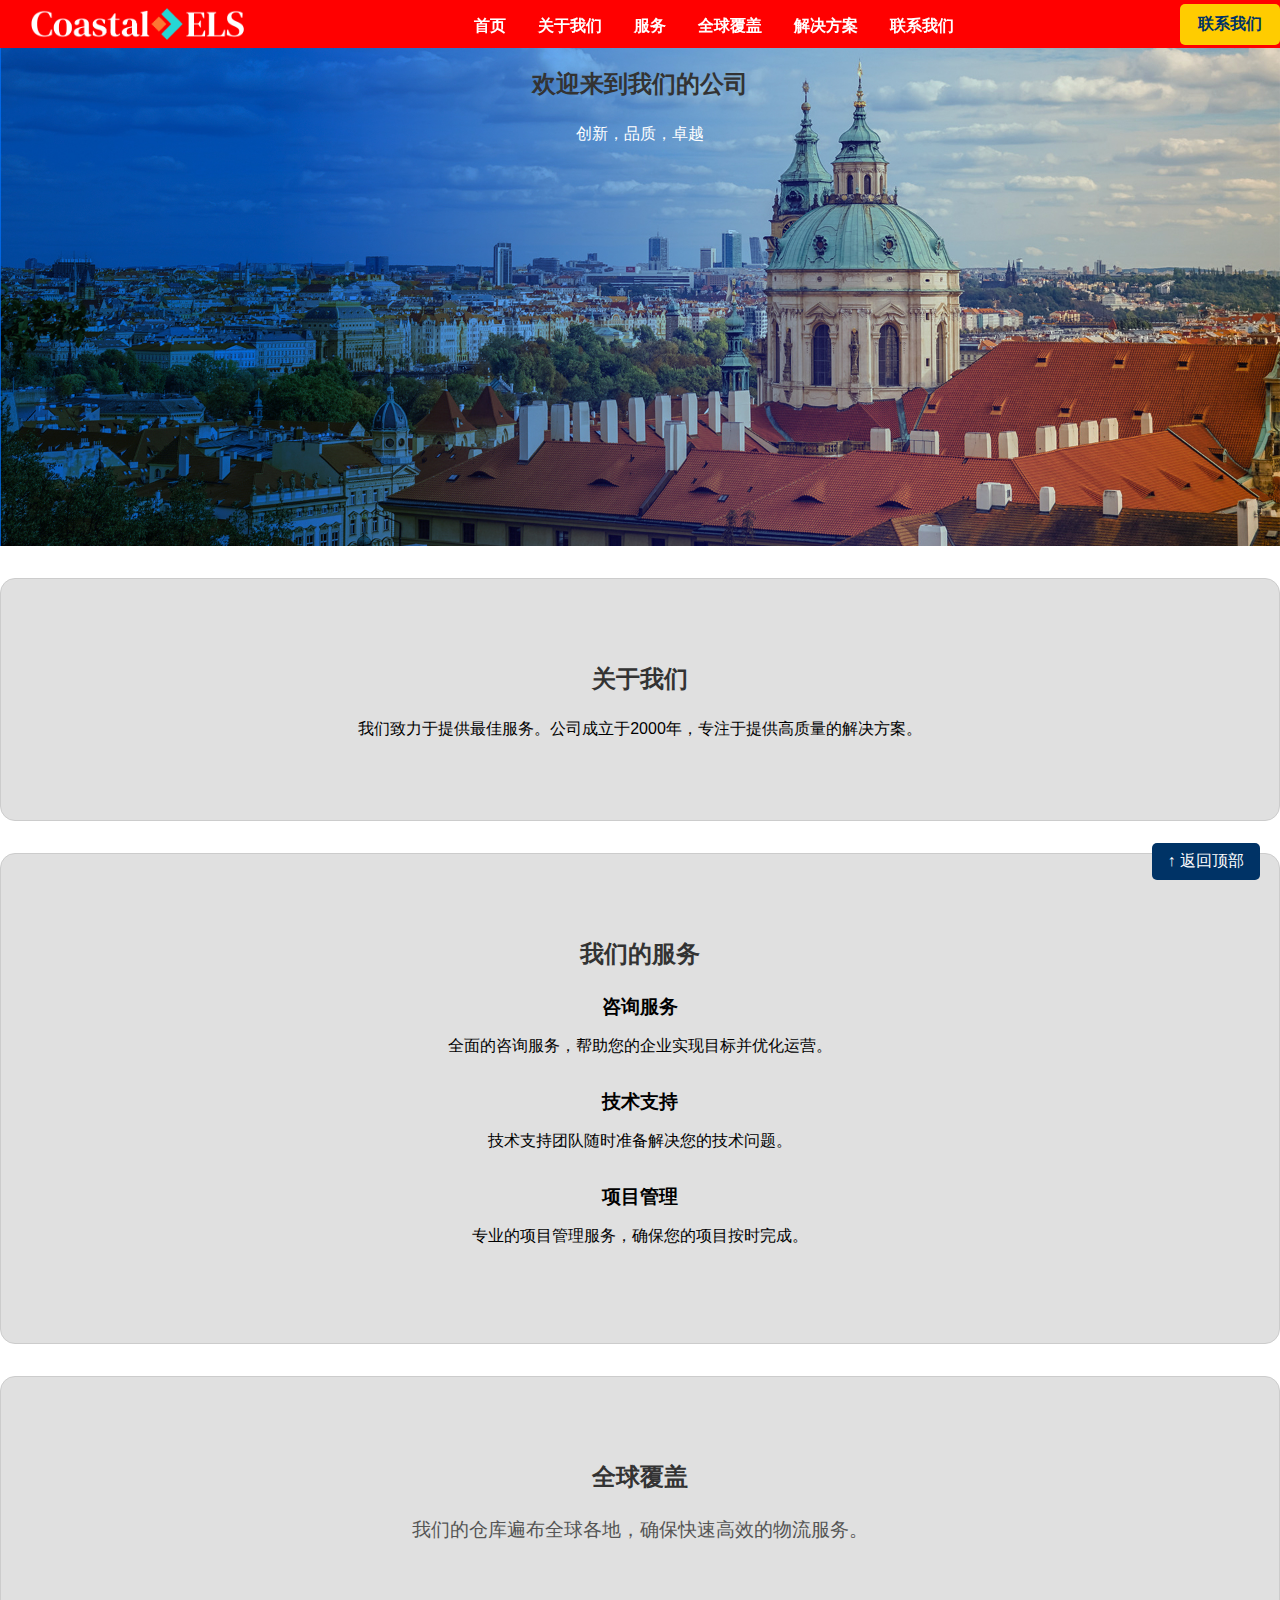
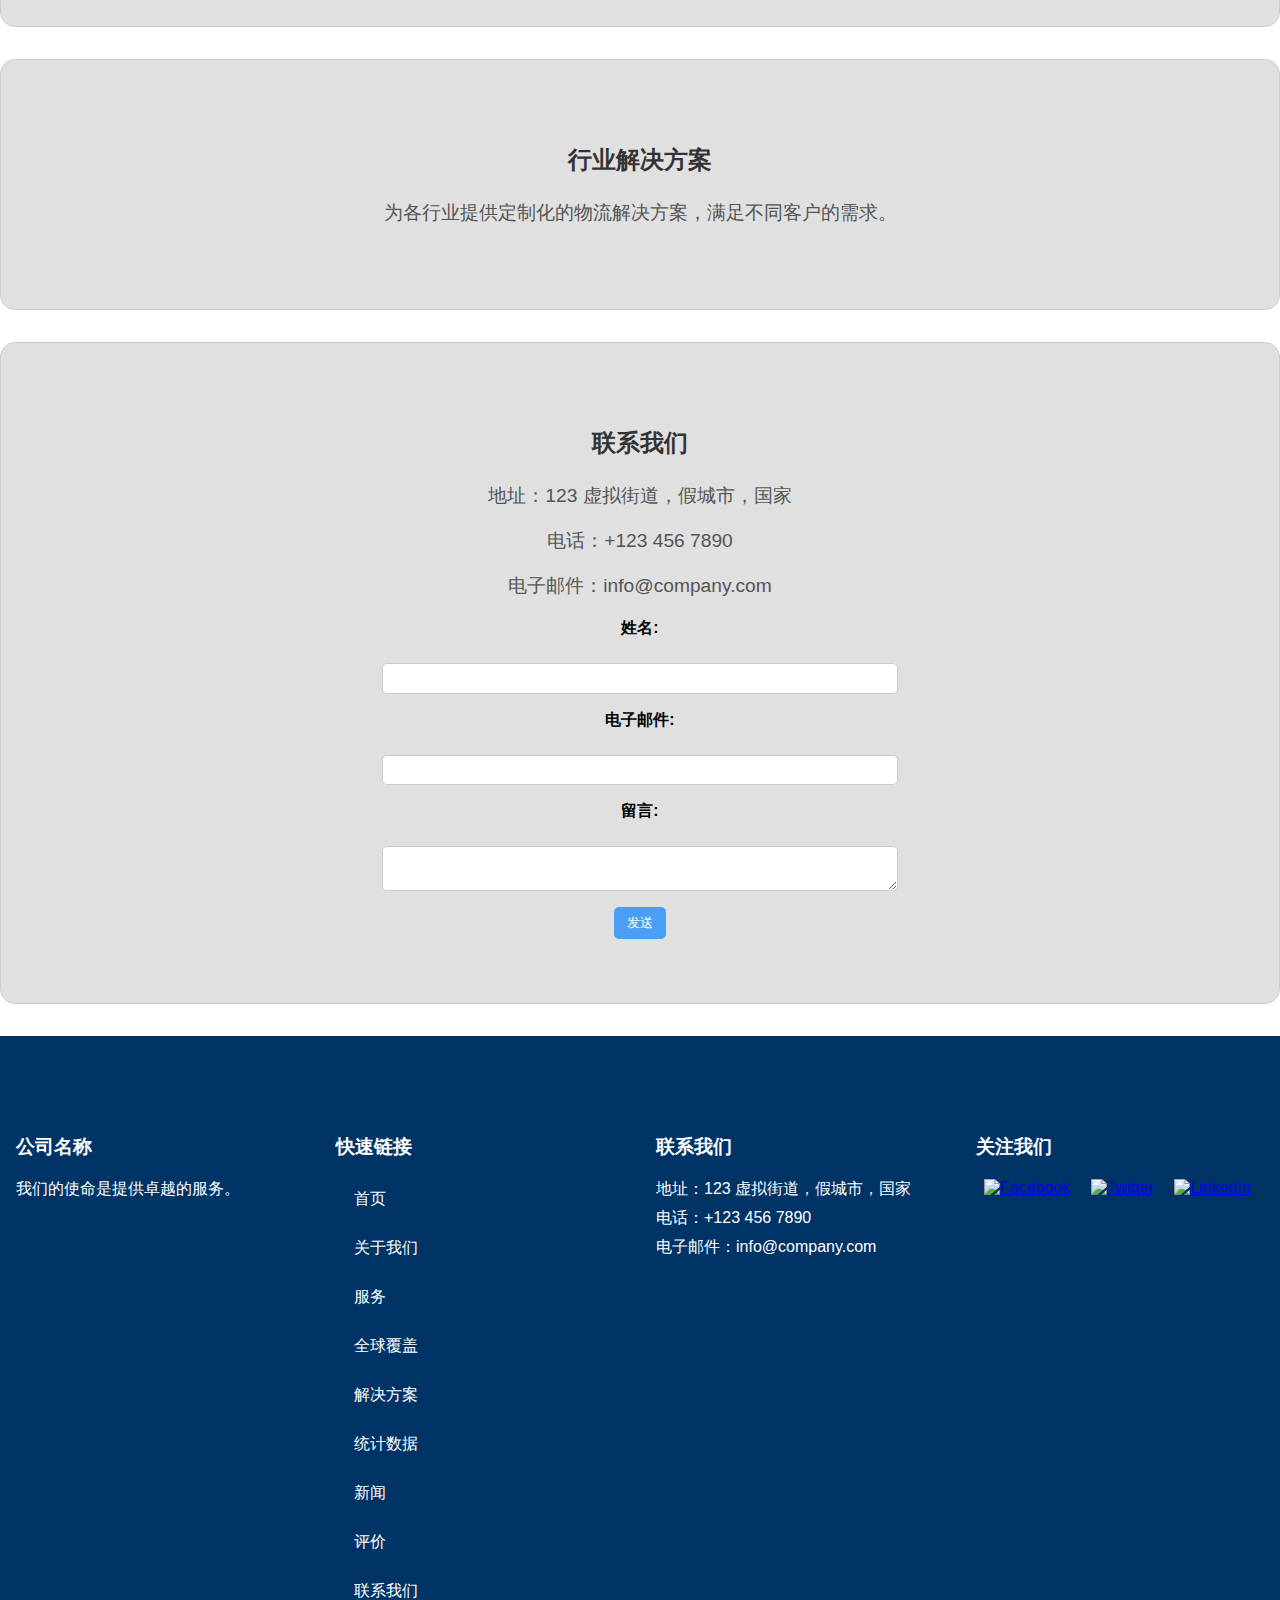
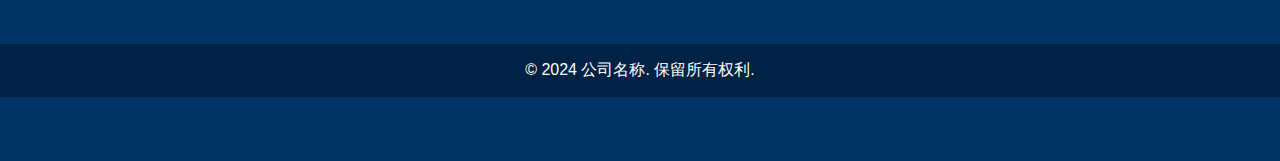
==== index.html @ c089c8d6 "test failed" ====
<!DOCTYPE html>
<html lang="zh">
<head>
    <meta charset="UTF-8">
    <meta name="viewport" content="width=device-width, initial-scale=1.0">
    <title>公司信息网站</title>
    <link rel="stylesheet" href="css/base.css">
    <link rel="stylesheet" href="css/header.css">
    <link rel="stylesheet" href="css/hero.css">
    <link rel="stylesheet" href="css/sections.css">
    <link rel="stylesheet" href="css/footer.css">
    <style>
        html {
            scroll-behavior: smooth;
        }
    </style>
</head>
<body>
    <div class = "containerXXXXXXXXXXXXXX">

        <header id="main-header"></header>
    <main id="main-content">
        <section id="hero"></section>
        <section id="about"></section>
        <section id="services"></section>
        <section id="global"></section>
        <section id="solutions"></section>
        <section id="contact"></section>
    </main>
    <footer id="main-footer"></footer>

    <a href="#top" id="back-to-top">↑ 返回顶部</a>

    <script src="js/loadHTML.js"></script>
    <script src="js/header.js"></script>


    </div>
    
</body>
</html>
---- css/base.css ----
body {
    font-family: Arial, sans-serif;
    margin: 0;
    padding: 0;
    box-sizing: border-box;
    overflow-x: hidden;
}

html {
    scroll-behavior: smooth;
}

.overall-container {
    width: 100%;
    height:100%;
    border: 5px blue solids;
}


.container {
    width: 100%;
    margin: 0 auto;
}


#main-header {
    position: sticky;
    top: 0;
    width: 100%;
    z-index: 1000;
    transition: background-color 0.3s;
    background-color: transparent;
    padding: 0;
    /* border:2px solid red; */
    transition: background-color 0.3s, backdrop-filter 0.3s; /* Added backdrop-filter transition */

    min-height: 3em; /* Set a minimum height for the header */
    /* border:2px red solid; */
}

#main-header.scrolled {
    background-color: rgba(74, 159, 244, 0.5);
    backdrop-filter: blur(8px); /* Added blur effect */
}
---- css/header.css ----
.header-container {
    display: flex;
    align-items: center;
    justify-content: space-between;
    min-height:3em;
    width: 100%;
    padding: 0 2%;
    position: relative; /* Added for relative positioning */
    /* border:2px blue solid; */
    background-color: red;
}

.header-logo {
    height: 40px;
    /* border:3px green solid; */
}

.header-nav {
    height: 3em;
}

.header-nav ul {
    list-style: none;
    padding: 0;
    display: flex;
    margin: 0;
    height: 100%;
    padding: 2px;
}

.header-nav ul li {
    height: 100%;
    position: relative;
    white-space: nowrap; /* Prevent text from wrapping */
}

.header-nav ul li a {
    color: #fff;
    text-decoration: none;
    font-weight: bold;
    padding: 0 1em;
    display: flex;
    align-items: center;
    height: 100%;
    transition: background-color 0.3s;
    position: relative;
}

.header-nav ul li a::after {
    content: '';
    position: absolute;
    left: 0;
    bottom: 0;
    height: 2px;
    width: 100%;
    background-color: white;
    transform: scaleX(0);
    transform-origin: left;
    transition: transform 0.3s ease;
}

.header-nav ul li a:hover::after {
    transform: scaleX(1);
}

.header-nav ul li a:hover {
    background-color: #4a9ff4;
}

.header-contact-btn {
    margin-right: 2%;
    background-color: #ffcc00;
    color: #003366;
    padding: 0.5em 1em;
    text-decoration: none;
    border-radius: 5px;
    font-weight: bold;
    transition: background-color 0.3s, border-color 0.3s;
    border: 2px solid transparent;
    white-space: nowrap; /* Prevent text from wrapping */
}

.header-contact-btn:hover {
    background-color: #4a9ff4;
    color: #fff;
    border-color: #fff;
}

.menu-toggle {
    display: none;
    font-size: 2em;
    background: none;
    border:none;
    position: absolute; 
    left:3%; 

    height:100%;
    width:10%;
    justify-content: center;
    align-items: center;


    border:white solid 2px;
}
.menu-toggle.open {
    font-size: 3em; /* Increase the font size for the "X" icon */

}

.mobile-menu {
    display: none;
    background-color: #003366;
    position: absolute;
    top:3em;
    width: 40%;
    z-index: 999;
    border-top-right-radius: 15px; /* Add rounded bottom left corner */
    border-bottom-right-radius: 15px;
}

.mobile-menu ul {
    list-style: none;
    padding: 0;
    margin: 0;
}

.mobile-menu ul li {
    text-align: center;
    white-space: nowrap; /* Prevent text from wrapping */
}

.mobile-menu ul li a {
    color: white;
    text-decoration: none;
    display: block;
    padding: 1em;
    /* border-bottom: 1px solid #ddd; */
}

@media (max-width: 768px) {
    .header-nav {
        display: none;
    }
    .header-contact-btn {
        display: none;
    }
    .menu-toggle {
        display: block;
    }
    .header-container {
        justify-content: center;

    }
    .header-logo {
        position: absolute; /* Added for absolute positioning */
        left: 50%; /* Center horizontally */
        transform: translateX(-50%); /* Center horizontally */
    }
}
---- css/hero.css ----
.hero-section {
    background: url('/hero_pic.PNG') no-repeat center center/cover;
    color: #fff;
    text-align: center;
    padding: 3em 0;
    width: 100%;
    height: 50vh;
    position: relative;
    z-index: 0;
    margin-top: -3em;
}
---- css/sections.css ----
.section {
    padding: 4em 2em;
    text-align: center;
    border-radius: 15px;
    margin: 2em auto;
    border: 1px solid #ccc;
}

.section:nth-of-type(even) {
    background: #f4f4f4;
}

.section:nth-of-type(odd) {
    background: #e0e0e0;
}

h2 {
    color: #333;
    text-align: center;
    margin-bottom: 1em;
}

.service, .team-member, .testimonial {
    margin-bottom: 2em;
    padding: 0 1em;
}

.service h3, .team-member h3, .testimonial p {
    margin: 0.5em 0;
}

/* Global Section */
.global-section p {
    font-size: 1.2em;
    color: #555;
}

/* Solutions Section */
.solutions-section p {
    font-size: 1.2em;
    color: #555;
}

/* Contact Section */
.contact-section p {
    font-size: 1.2em;
    color: #555;
}

.contact-section form {
    display: flex;
    flex-direction: column;
    align-items: center;
    gap: 1em;
}

.contact-section form label {
    font-weight: bold;
    margin-bottom: 0.5em;
}

.contact-section form input,
.contact-section form textarea {
    width: 100%;
    max-width: 500px;
    padding: 0.5em;
    border: 1px solid #ccc;
    border-radius: 5px;
}

.contact-section form button {
    background-color: #4a9ff4;
    color: #fff;
    padding: 0.5em 1em;
    border: none;
    border-radius: 5px;
    cursor: pointer;
    transition: background-color 0.3s;
}

.contact-section form button:hover {
    background-color: #003366;
}
---- css/footer.css ----
footer {
    background: #003366;
    color: #fff;
    padding: 2em 0;
}

.footer-container {
    display: flex;
    justify-content: space-around;
    flex-wrap: wrap;
}

.footer-section {
    flex: 1;
    margin: 1em;
}

.footer-section h3 {
    margin-bottom: 1em;
}

.footer-section ul {
    list-style: none;
    padding: 0;
}

.footer-section ul li {
    margin-bottom: 0.5em;
}

.footer-section ul li a {
    color: #fff;
    text-decoration: none;
    transition: background-color 0.3s, border-color 0.3s;
    padding: 0.5em 1em;
    display: inline-block;
    border: 2px solid transparent;
}

.footer-section ul li a:hover {
    background-color: #4a9ff4;
    border-color: #fff;
}

.footer-section p {
    margin: 0.5em 0;
}

.social-icons a {
    margin: 0 0.5em;
    display: inline-block;
}

.footer-bottom {
    text-align: center;
    padding: 1em 0;
    background: #002244;
    color: #fff;
}

.footer-bottom p {
    margin: 0;
}

#back-to-top {
    position: fixed;
    bottom: 20px;
    right: 20px;
    background: #003366;
    color: #fff;
    padding: 0.5em 1em;
    text-decoration: none;
    border-radius: 5px;
}

/* Responsive Design */
@media (max-width: 768px) {
    .container {
        width: 95%;
        padding: 0;
    }

    header .container nav,
    header .container .contact-btn {
        display: none; /* Hide nav and contact button on small screens */
    }

    nav ul {
        flex-direction: column;
        align-items: flex-start;
        height: auto;
    }

    nav ul li {
        margin: 0.5em 0;
        height: auto;
    }

    .footer-container {
        flex-direction: column;
        align-items: center;
    }

    .footer-section {
        margin: 1em 0;
    }

    .hero-section {
        padding: 2em 0;
    }

    .section {
        padding: 2em 1em;
    }
}

@media (max-width: 480px) {
    header {
        flex-direction: column;
        align-items: flex-start;
        padding: 1em;
    }

    .hero-section {
        padding: 2em 0;
        height: auto;
    }

    .section {
        padding: 2em 1em;
    }
}
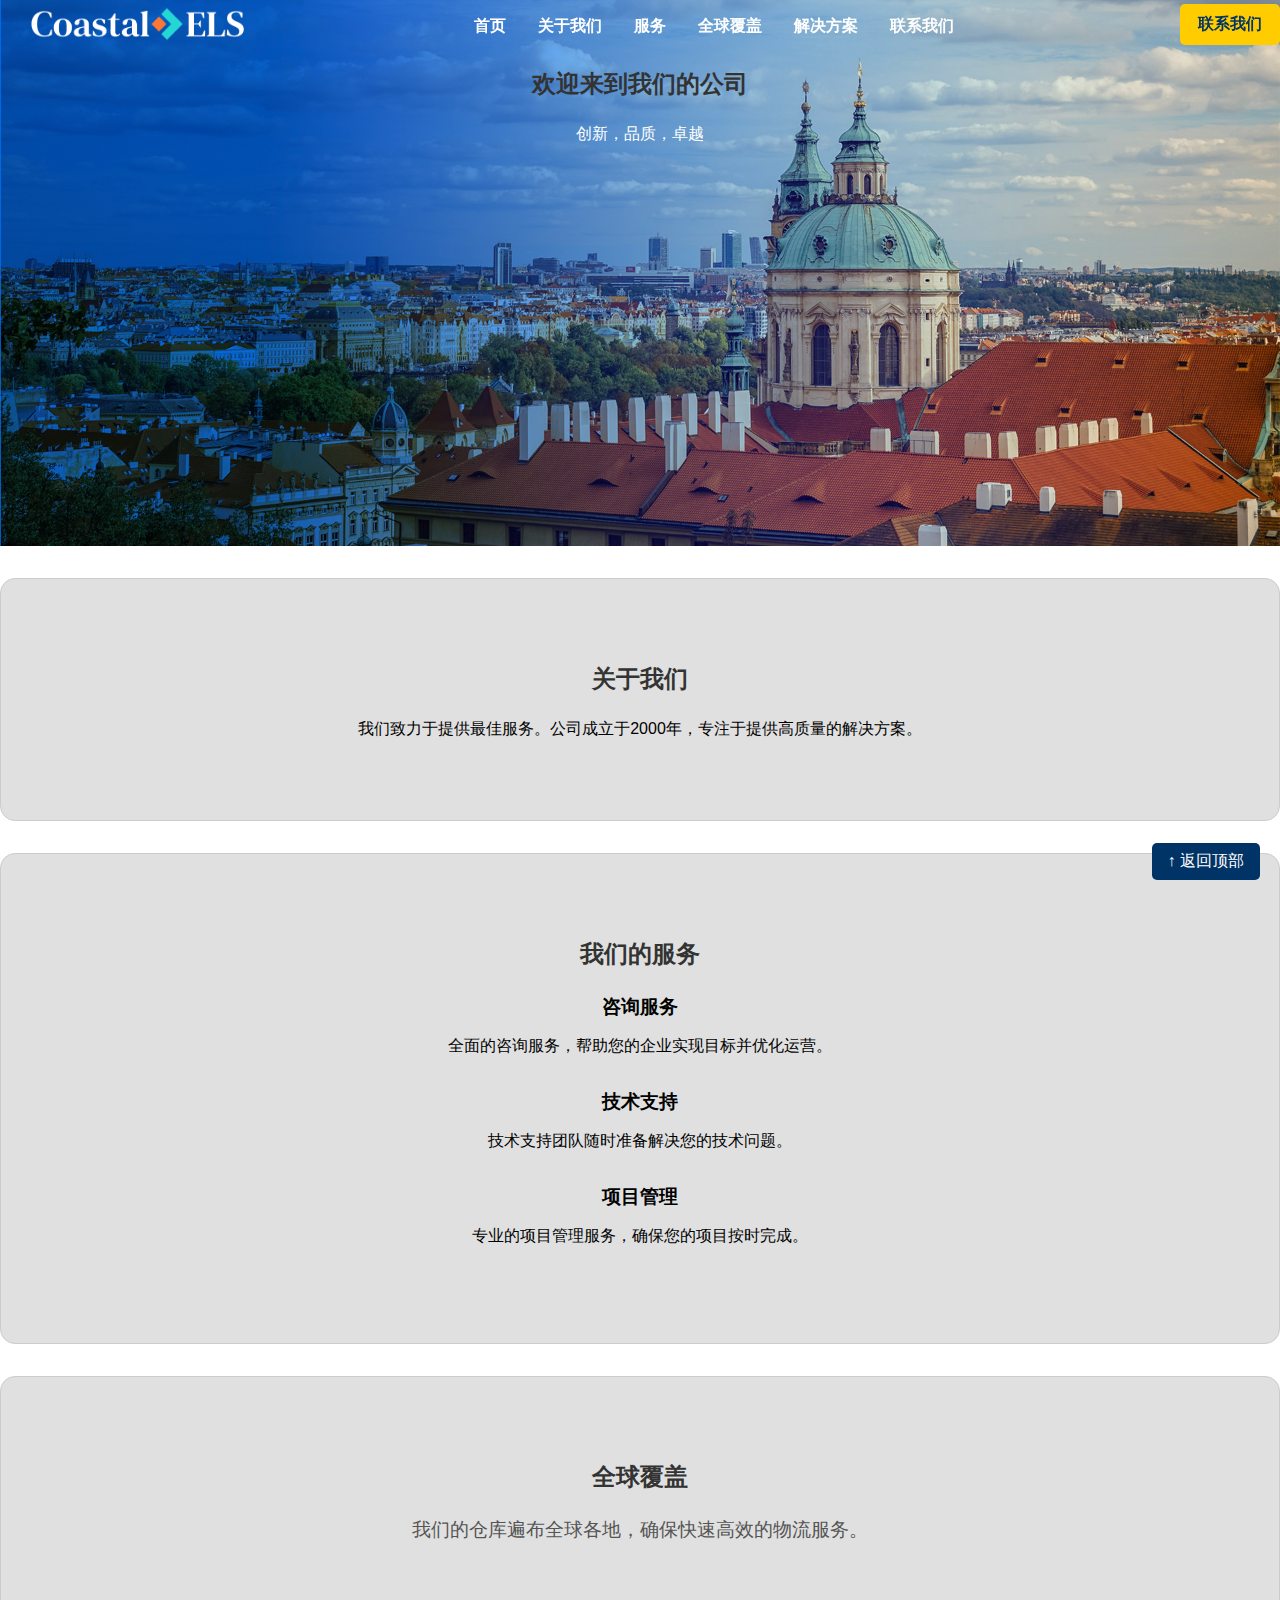
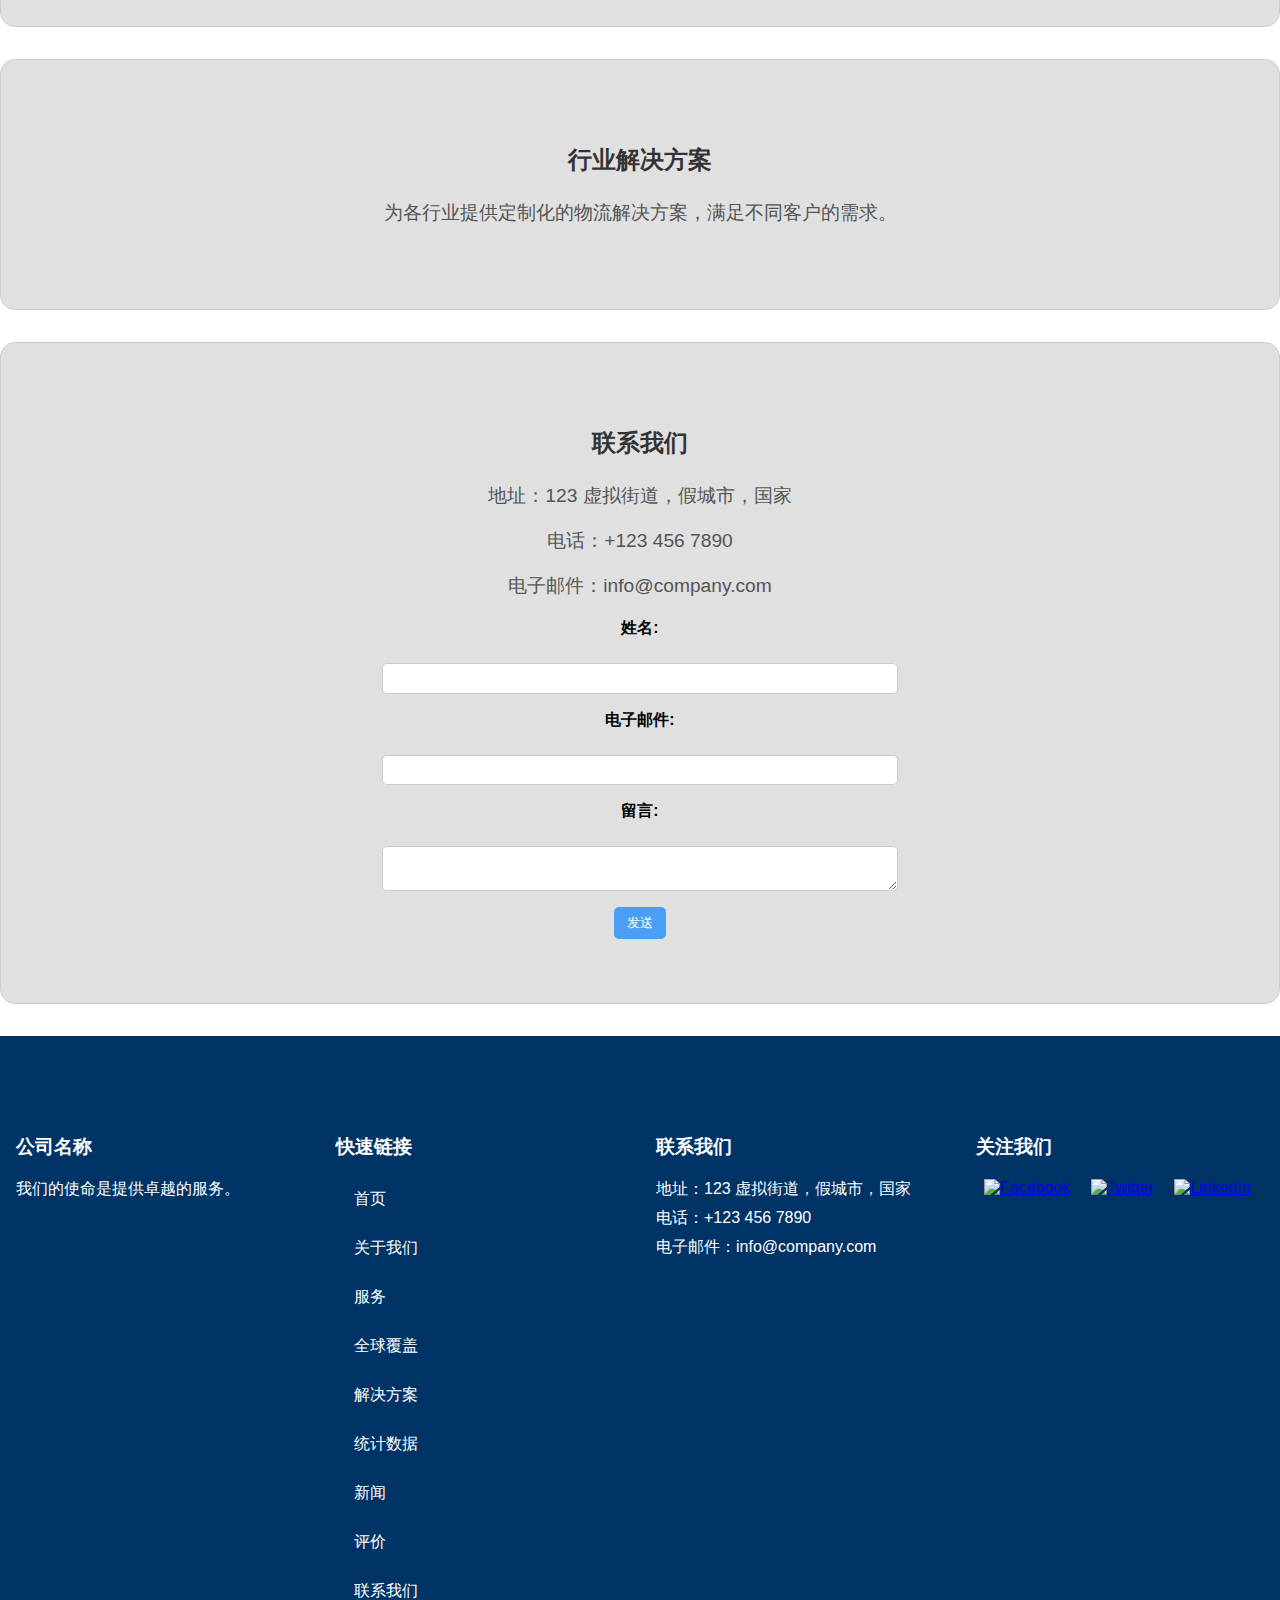
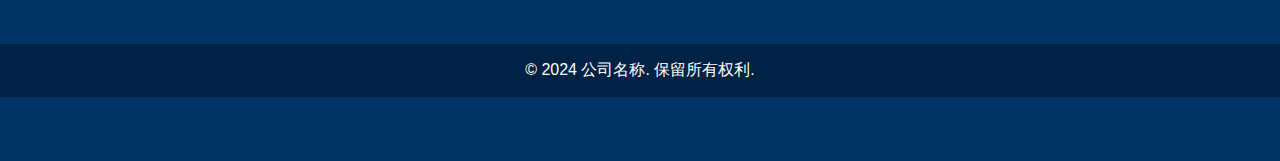
==== commit 50573bca: "changes" ====
--- a/index.html
+++ b/index.html
@@ -3,7 +3,7 @@
 <head>
     <meta charset="UTF-8">
     <meta name="viewport" content="width=device-width, initial-scale=1.0">
-    <title>公司信息网站</title>
+    <title>Coastal ELS</title>
     <link rel="stylesheet" href="css/base.css">
     <link rel="stylesheet" href="css/header.css">
     <link rel="stylesheet" href="css/hero.css">
@@ -16,9 +16,7 @@
     </style>
 </head>
 <body>
-    <div class = "containerXXXXXXXXXXXXXX">
-
-        <header id="main-header"></header>
+    <header id="main-header"></header>
     <main id="main-content">
         <section id="hero"></section>
         <section id="about"></section>
@@ -34,8 +32,6 @@
     <script src="js/loadHTML.js"></script>
     <script src="js/header.js"></script>
 
-
-    </div>
     
 </body>
 </html>
--- a/css/base.css
+++ b/css/base.css
@@ -8,12 +8,6 @@
 
 html {
     scroll-behavior: smooth;
-}
-
-.overall-container {
-    width: 100%;
-    height:100%;
-    border: 5px blue solids;
 }
 
 
@@ -32,7 +26,8 @@
     background-color: transparent;
     padding: 0;
     /* border:2px solid red; */
-    transition: background-color 0.3s, backdrop-filter 0.3s; /* Added backdrop-filter transition */
+    transition-property: background-color, backdrop-filter;
+    transition-duration: 0.3s, 0.3s;
 
     min-height: 3em; /* Set a minimum height for the header */
     /* border:2px red solid; */
@@ -40,5 +35,5 @@
 
 #main-header.scrolled {
     background-color: rgba(74, 159, 244, 0.5);
-    backdrop-filter: blur(8px); /* Added blur effect */
+    backdrop-filter: blur(8000000000000000000px); /* Added blur effect */
 }--- a/css/header.css
+++ b/css/header.css
@@ -7,7 +7,7 @@
     padding: 0 2%;
     position: relative; /* Added for relative positioning */
     /* border:2px blue solid; */
-    background-color: red;
+    /* background-color: red; */
 }
 
 .header-logo {
@@ -87,25 +87,32 @@
 }
 
 .menu-toggle {
+    padding: 0;
     display: none;
-    font-size: 2em;
     background: none;
     border:none;
     position: absolute; 
     left:3%; 
 
     height:100%;
-    width:10%;
+    /* width:4em; */
     justify-content: center;
     align-items: center;
 
 
-    border:white solid 2px;
+    /* border:white solid 2px; */
 }
-.menu-toggle.open {
-    font-size: 3em; /* Increase the font size for the "X" icon */
 
+.menu-toggle img{
+    height:70%;
+    /* width: 100%; */
+    width: auto;
+    /* border:white solid 2px; */
 }
+    
+
+
+
 
 .mobile-menu {
     display: none;
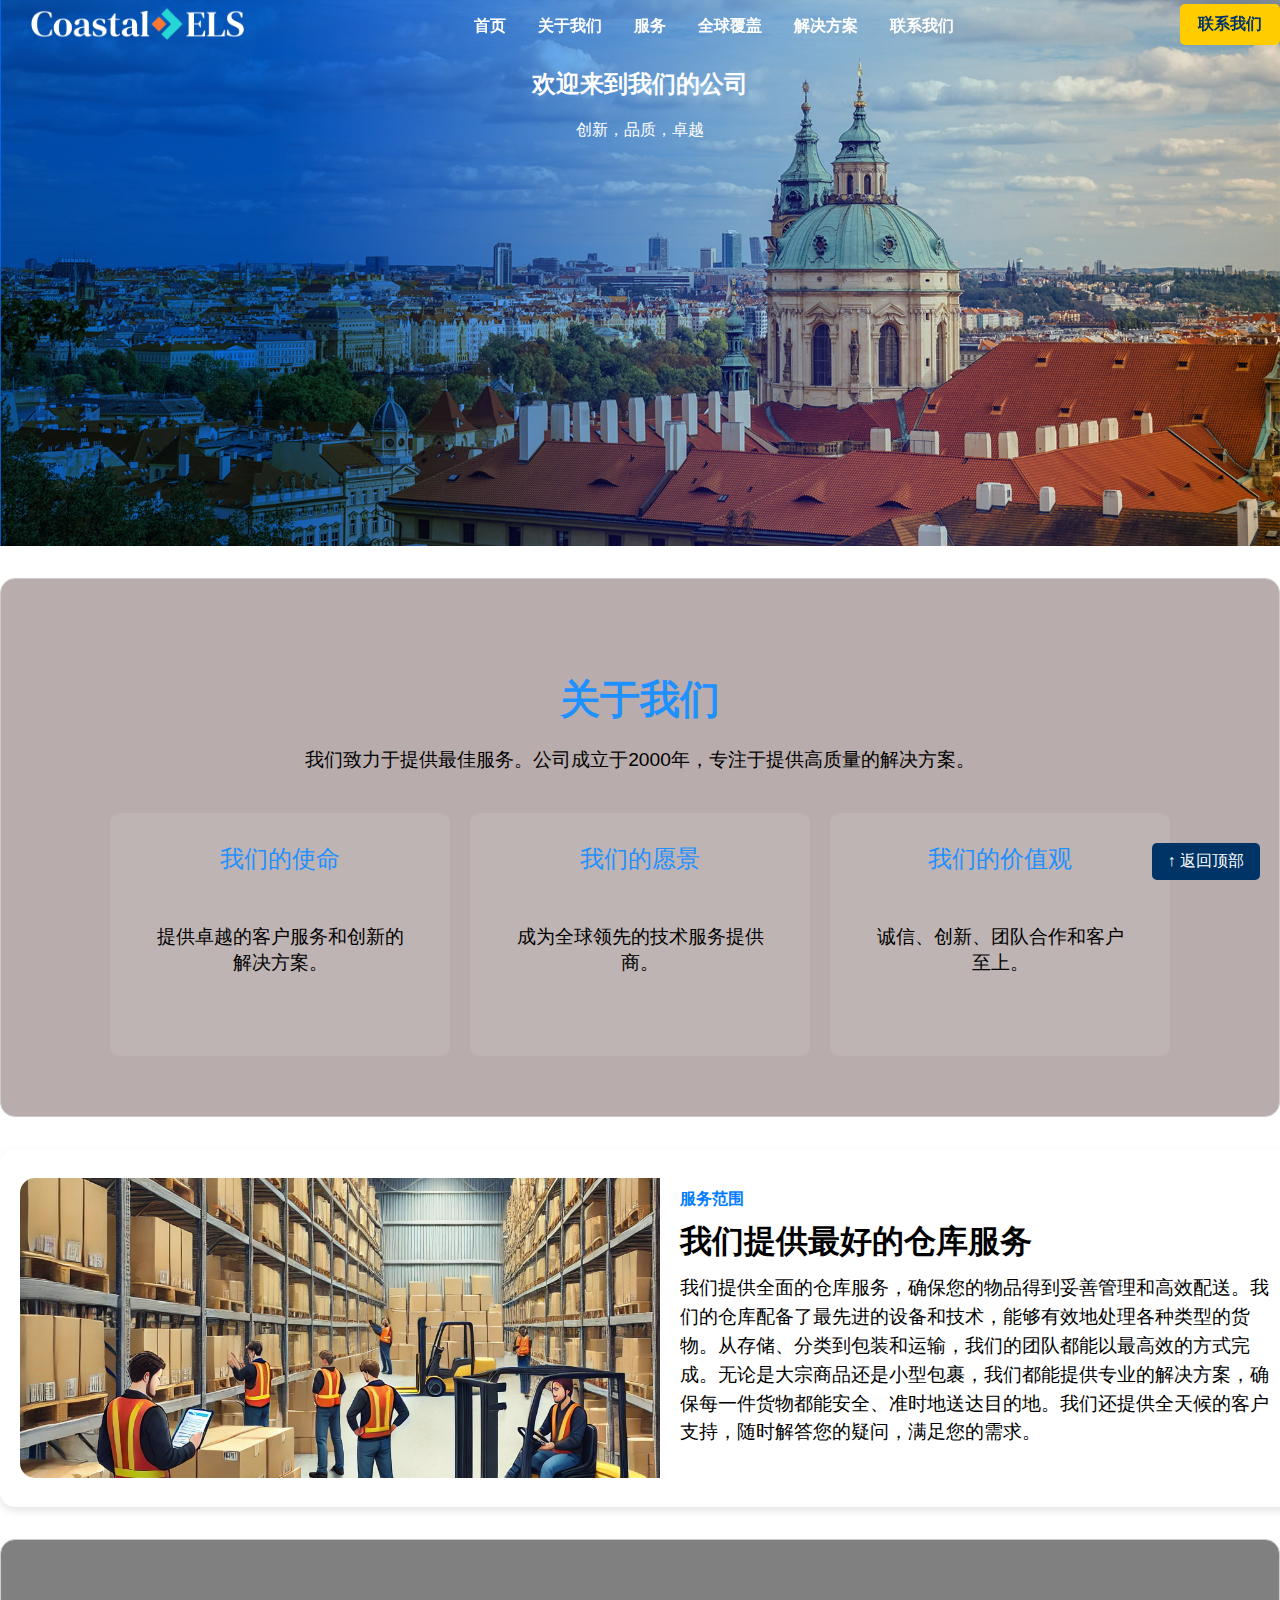
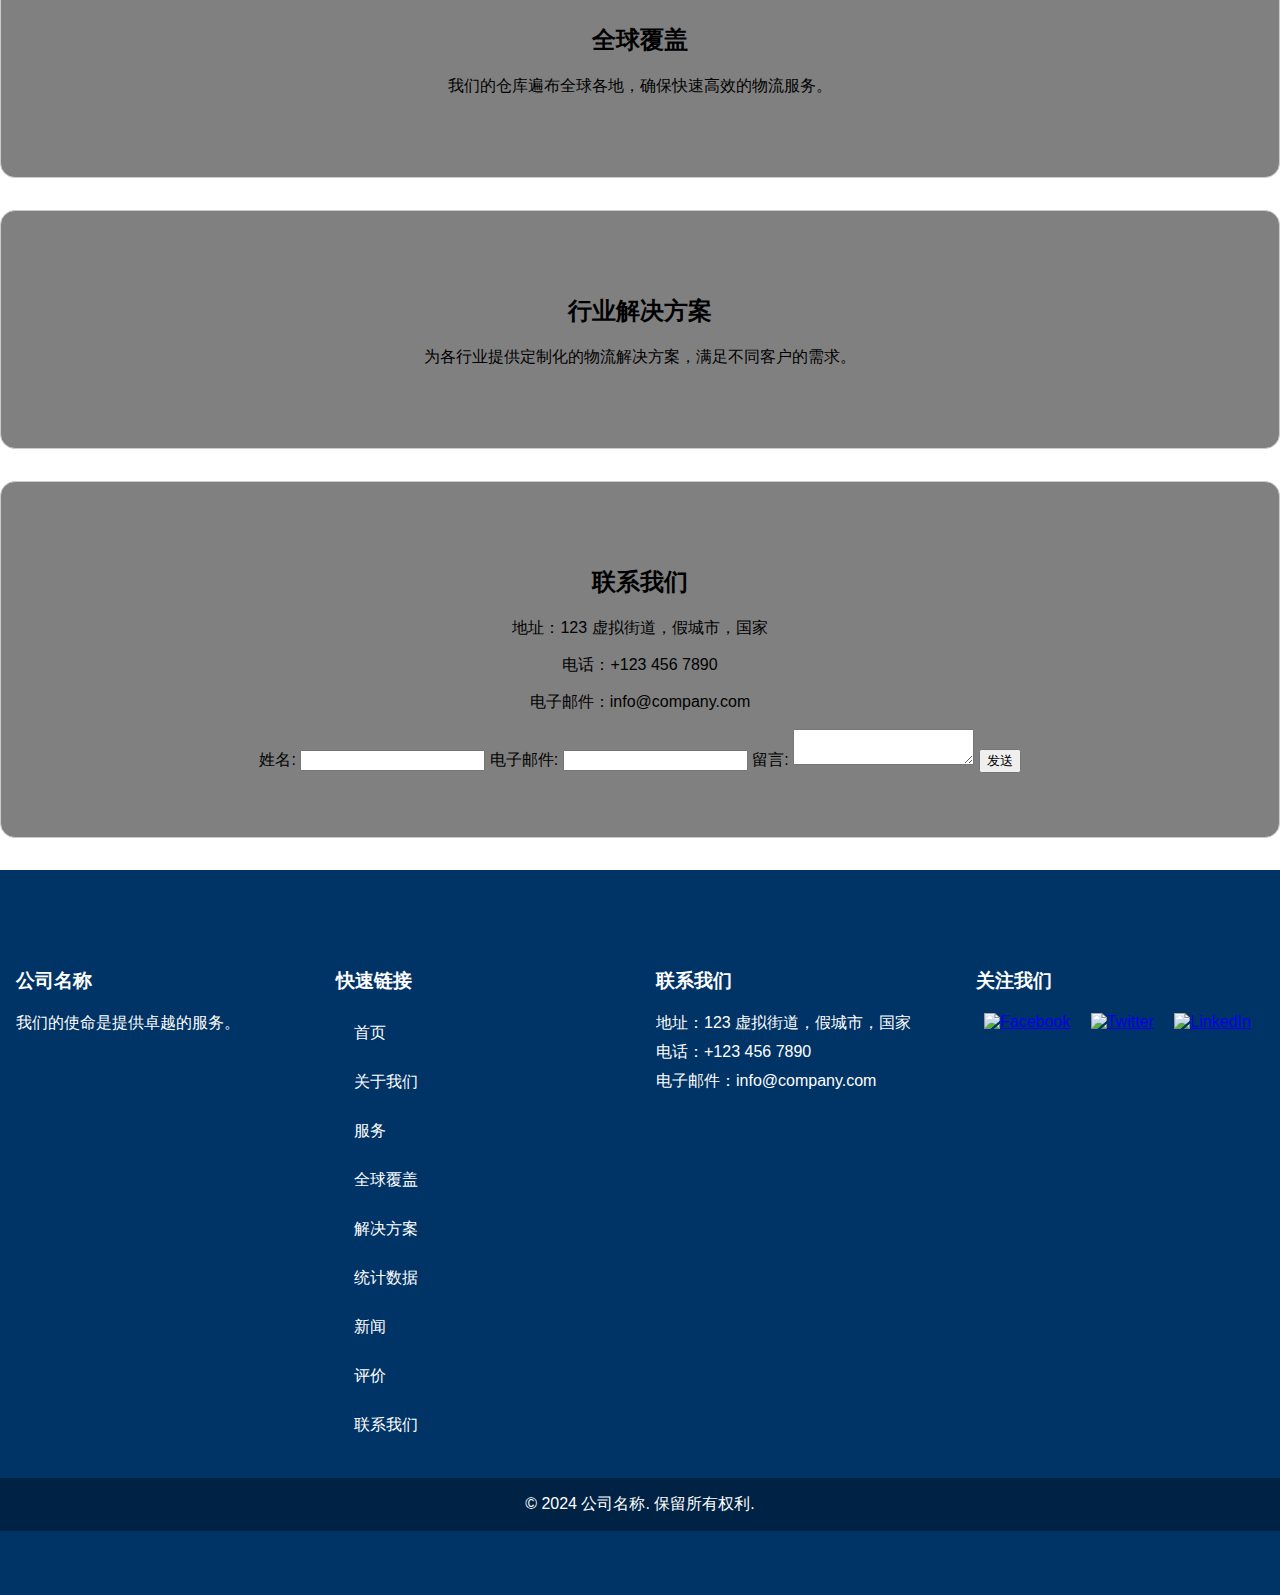
==== commit b9141be3: "update two sections" ====
--- a/index.html
+++ b/index.html
@@ -7,7 +7,8 @@
     <link rel="stylesheet" href="css/base.css">
     <link rel="stylesheet" href="css/header.css">
     <link rel="stylesheet" href="css/hero.css">
-    <link rel="stylesheet" href="css/sections.css">
+    <link rel="stylesheet" href="css/about.css">
+    <link rel="stylesheet" href="css/services.css">
     <link rel="stylesheet" href="css/footer.css">
     <style>
         html {
--- a/css/base.css
+++ b/css/base.css
@@ -1,13 +1,15 @@
 body {
     font-family: Arial, sans-serif;
-    margin: 0;
+    margin: 0 auto;
     padding: 0;
     box-sizing: border-box;
     overflow-x: hidden;
+    max-width: 1960px;
 }
 
 html {
     scroll-behavior: smooth;
+    /* overflow-x: hidden; THIS FIXES OVERFLOW X HIDDEN DOESNT WORK ON PHONE BUT REMOVES HEADERS ABILITY TO SCROILL*/ 
 }
 
 
@@ -31,9 +33,19 @@
 
     min-height: 3em; /* Set a minimum height for the header */
     /* border:2px red solid; */
+
 }
 
 #main-header.scrolled {
     background-color: rgba(74, 159, 244, 0.5);
-    backdrop-filter: blur(8000000000000000000px); /* Added blur effect */
+    backdrop-filter: blur(8px); 
+}
+
+.section {
+    padding: 4em 2em;
+    text-align: center;
+    border-radius: 15px;
+    margin: 2em auto;
+    border: 1px solid #ccc;
+    background-color: gray;
 }--- a/css/header.css
+++ b/css/header.css
@@ -158,6 +158,11 @@
         justify-content: center;
 
     }
+    
+    #main-header.scrolled {
+    background-color: rgba(74, 159, 244, 0.8);
+    backdrop-filter: blur(8px); 
+    }
     .header-logo {
         position: absolute; /* Added for absolute positioning */
         left: 50%; /* Center horizontally */
--- a/css/about.css
+++ b/css/about.css
@@ -0,0 +1,75 @@
+/* About Section */
+.about-section {
+    position: relative;
+    padding: 60px 0;
+    /* background: linear-gradient(135deg, #1a1a1d 0%, #4e4e50 100%); */
+    color: #fff;
+    text-align: center;
+    background-color: rgb(184, 172, 172);
+}
+
+.about-container {
+    max-width: 1200px;
+    margin: 0 auto;
+    padding: 0 20px;
+}
+
+.about-content h2 {
+    font-size: 2.5em;
+    margin-bottom: 20px;
+    color: #1e90ff; /* Blue color for the title */
+}
+
+.about-content p {
+    font-size: 1.2em;
+    margin-bottom: 40px;
+    color: #000; /* Black color for the paragraph */
+}
+
+.about-cards {
+    display: flex;
+    flex-wrap: wrap;
+    justify-content: center;
+    gap: 20px;
+}
+
+.about-card {
+    background: rgba(255, 255, 255, 0.1);
+    border-radius: 10px;
+    padding: 20px;
+    width: 300px;
+    text-align: center;
+    transition: transform 0.3s, background 0.3s;
+    position: relative;
+    overflow: hidden;
+}
+
+.card-header {
+    background-color: transparent; /* Remove yellow background */
+    padding: 10px;
+    font-size: 1.5em;
+    color: #1e90ff; /* Blue color for the card header */
+}
+
+.card-body {
+    padding: 20px;
+    font-size: 1em;
+    color: #000; /* Black color for the card body text */
+}
+
+.about-card:hover {
+    transform: translateY(-10px);
+    background: rgba(255, 255, 255, 0.2);
+}
+
+/* Responsive Design */
+@media (max-width: 768px) {
+    .about-cards {
+        flex-direction: column;
+        align-items: center;
+    }
+
+    .about-card {
+        width: 80%;
+    }
+}
--- a/css/services.css
+++ b/css/services.css
@@ -0,0 +1,90 @@
+.service {
+    display: flex;
+    flex-direction: row;
+    align-items: center;
+    background-color: white; /* White background */
+    border: 2px solid gary; /* Light border */
+    border-radius: 15px; /* Rounded corners */
+    box-shadow: 0 4px 8px rgba(0, 0, 0, 0.1); /* Subtle shadow for card effect */
+    overflow: hidden; /* Ensure rounded corners are applied to children */
+    width: 100%; /* Ensure the card takes full width of the container */
+    padding:20px;
+}
+
+.service-image {
+    width: 50%;
+    height: auto;
+    max-height: 300px; /* Sets a maximum height */
+    object-fit: cover;
+    border-radius: 15px 0 0 15px; /* Rounded corners for the left side of the image */
+}
+
+.service-content {
+    padding: 20px;
+    max-width: 600px;
+    width: 50%; /* Ensure the content takes 50% width */
+}
+
+.service-subtitle {
+    color: #007bff; /* Blue color for the subtitle */
+    font-size: 1em;
+    font-weight: bold;
+    text-align: left;
+    margin: 0 0 10px 0;
+}
+
+.service-title {
+    margin: 0 0 10px 0;
+    font-size: 2em; /* Increase the font size */
+    font-weight: bold;
+    text-align: left; /* Align text to the left */
+}
+
+.service-content p {
+    margin: 0 0 20px 0;
+    font-size: 1.2em; /* Increase the font size */
+    text-align: left; /* Align text to the left */
+    line-height: 1.5;
+}
+
+.learn-more-btn {
+    display: inline-block;
+    padding: 10px 20px;
+    background-color: #007bff; /* Button color */
+    color: white;
+    text-decoration: none;
+    border-radius: 5px;
+    font-size: 1em;
+    text-align: center;
+}
+
+.learn-more-btn:hover {
+    background-color: #0056b3; /* Darker shade on hover */
+}
+
+/* Responsive design */
+@media (max-width: 768px) {
+    .service {
+        flex-direction: column;
+    }
+
+    .service-image {
+        width: 100%;
+        height: auto;
+        border-radius: 15px 15px 0 0; /* Rounded corners for the top of the image */
+    }
+
+    .service-content {
+        width: 100%;
+        padding: 20px;
+    }
+
+    .service-content h3, .service-content h2, .service-content p {
+        text-align: center; /* Center-align text on smaller screens */
+    }
+
+    .learn-more-btn {
+        display: block;
+        margin: 0 auto;
+    }
+}
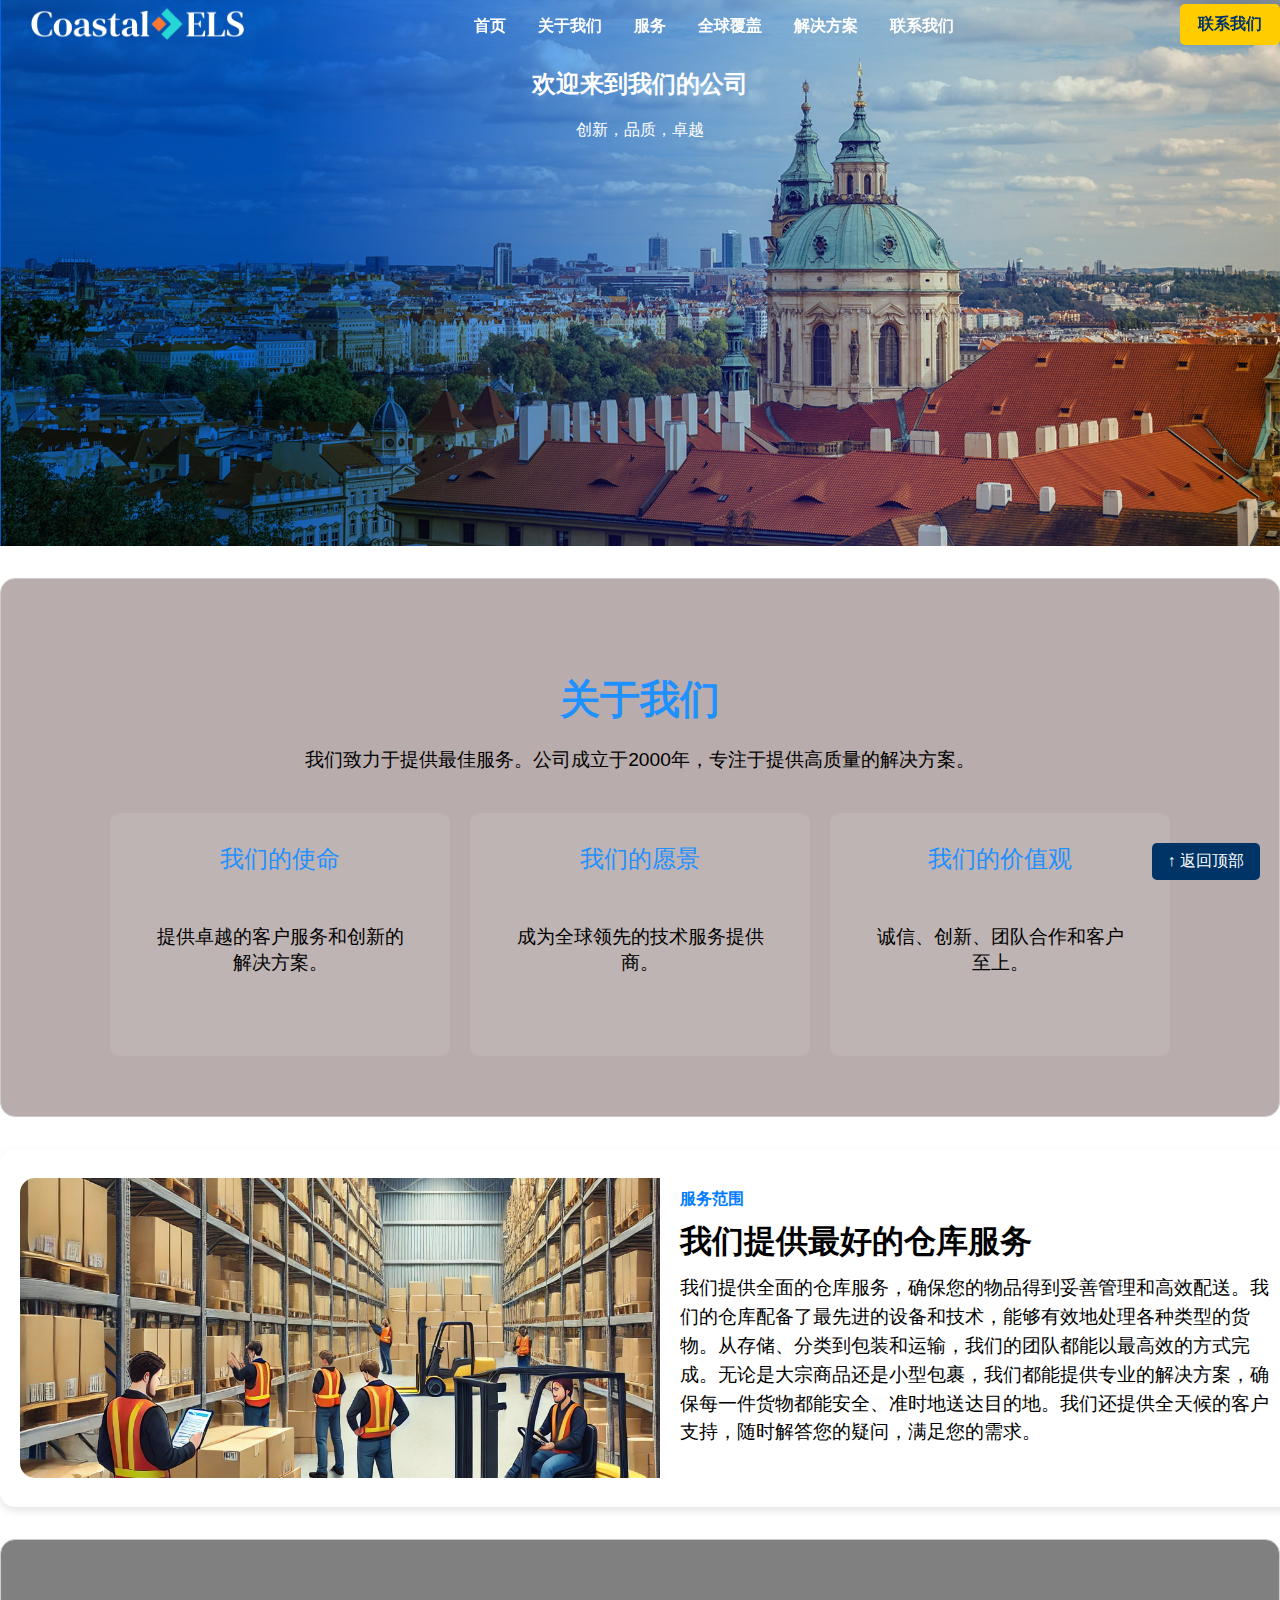
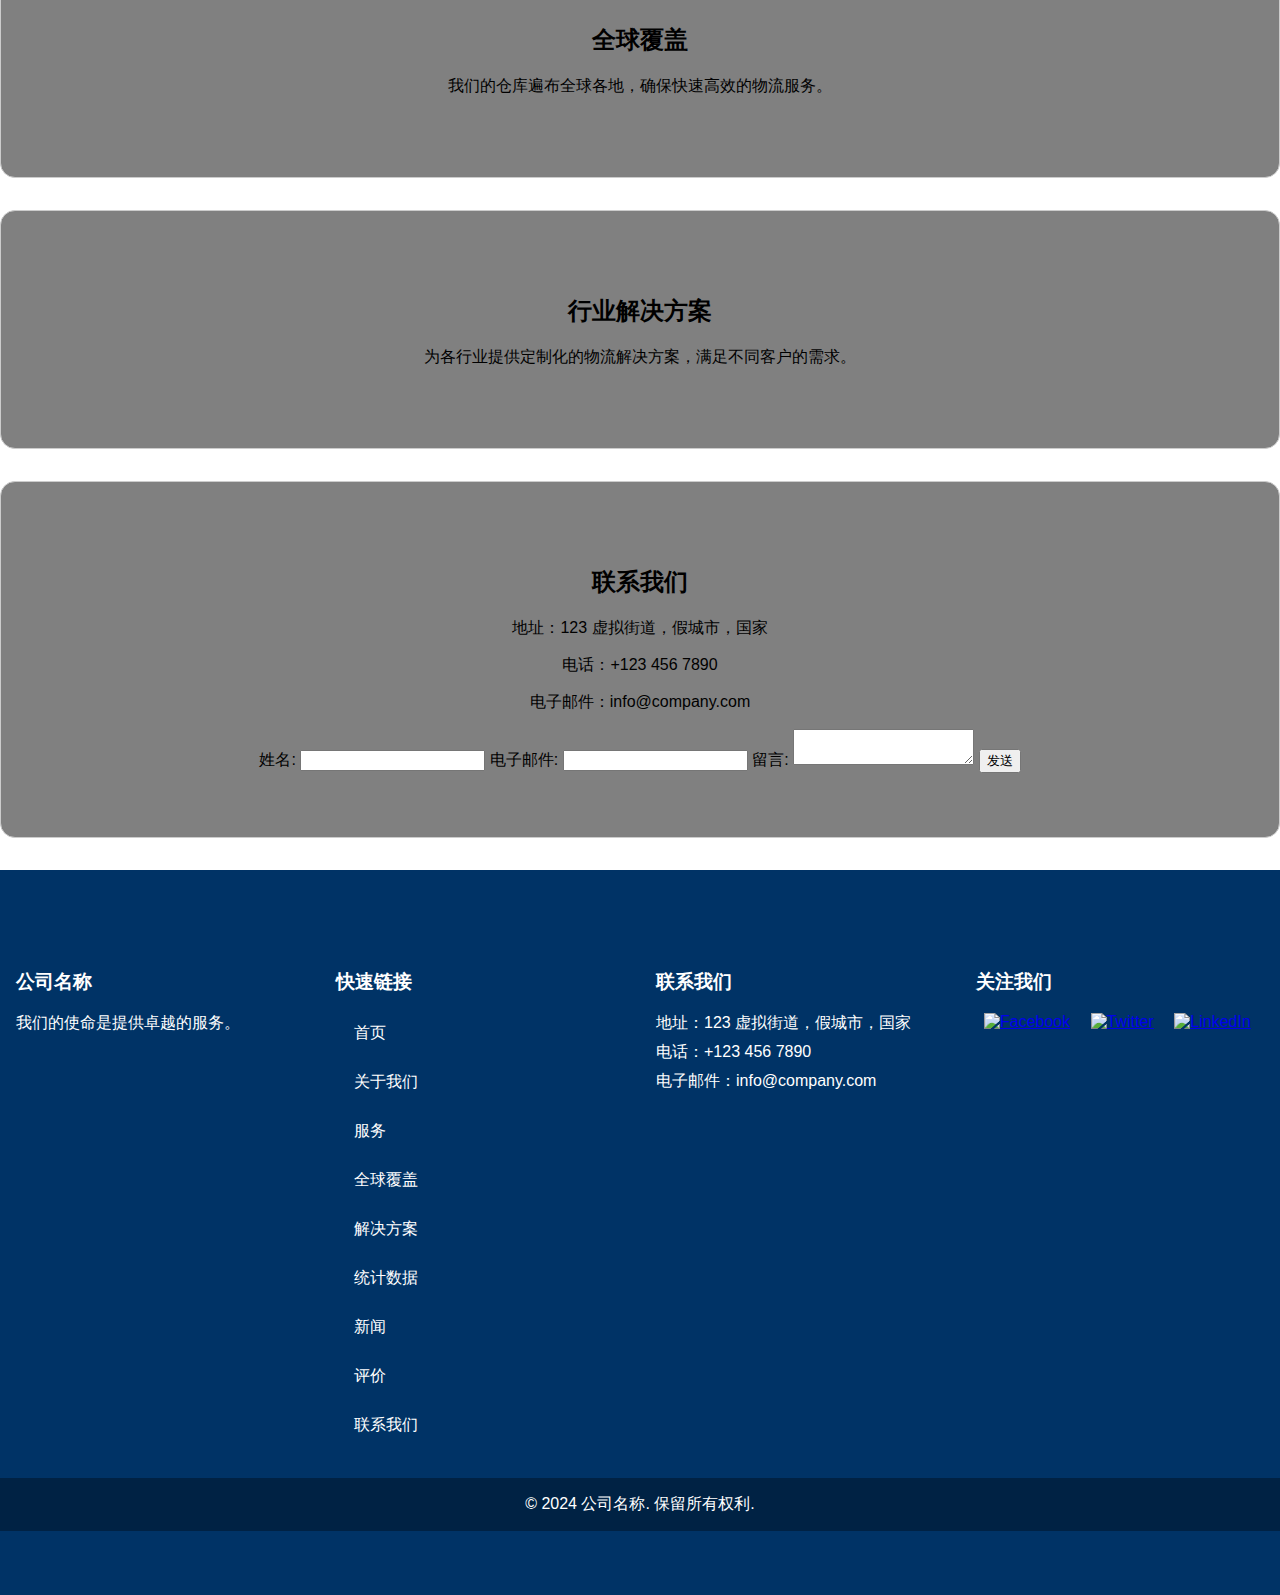
==== commit 5bc683b4: "remove repeated css" ====
--- a/index.html
+++ b/index.html
@@ -10,11 +10,6 @@
     <link rel="stylesheet" href="css/about.css">
     <link rel="stylesheet" href="css/services.css">
     <link rel="stylesheet" href="css/footer.css">
-    <style>
-        html {
-            scroll-behavior: smooth;
-        }
-    </style>
 </head>
 <body>
     <header id="main-header"></header>
--- a/css/services.css
+++ b/css/services.css
@@ -8,7 +8,7 @@
     box-shadow: 0 4px 8px rgba(0, 0, 0, 0.1); /* Subtle shadow for card effect */
     overflow: hidden; /* Ensure rounded corners are applied to children */
     width: 100%; /* Ensure the card takes full width of the container */
-    padding:20px;
+    padding:20.1px;
 }
 
 .service-image {
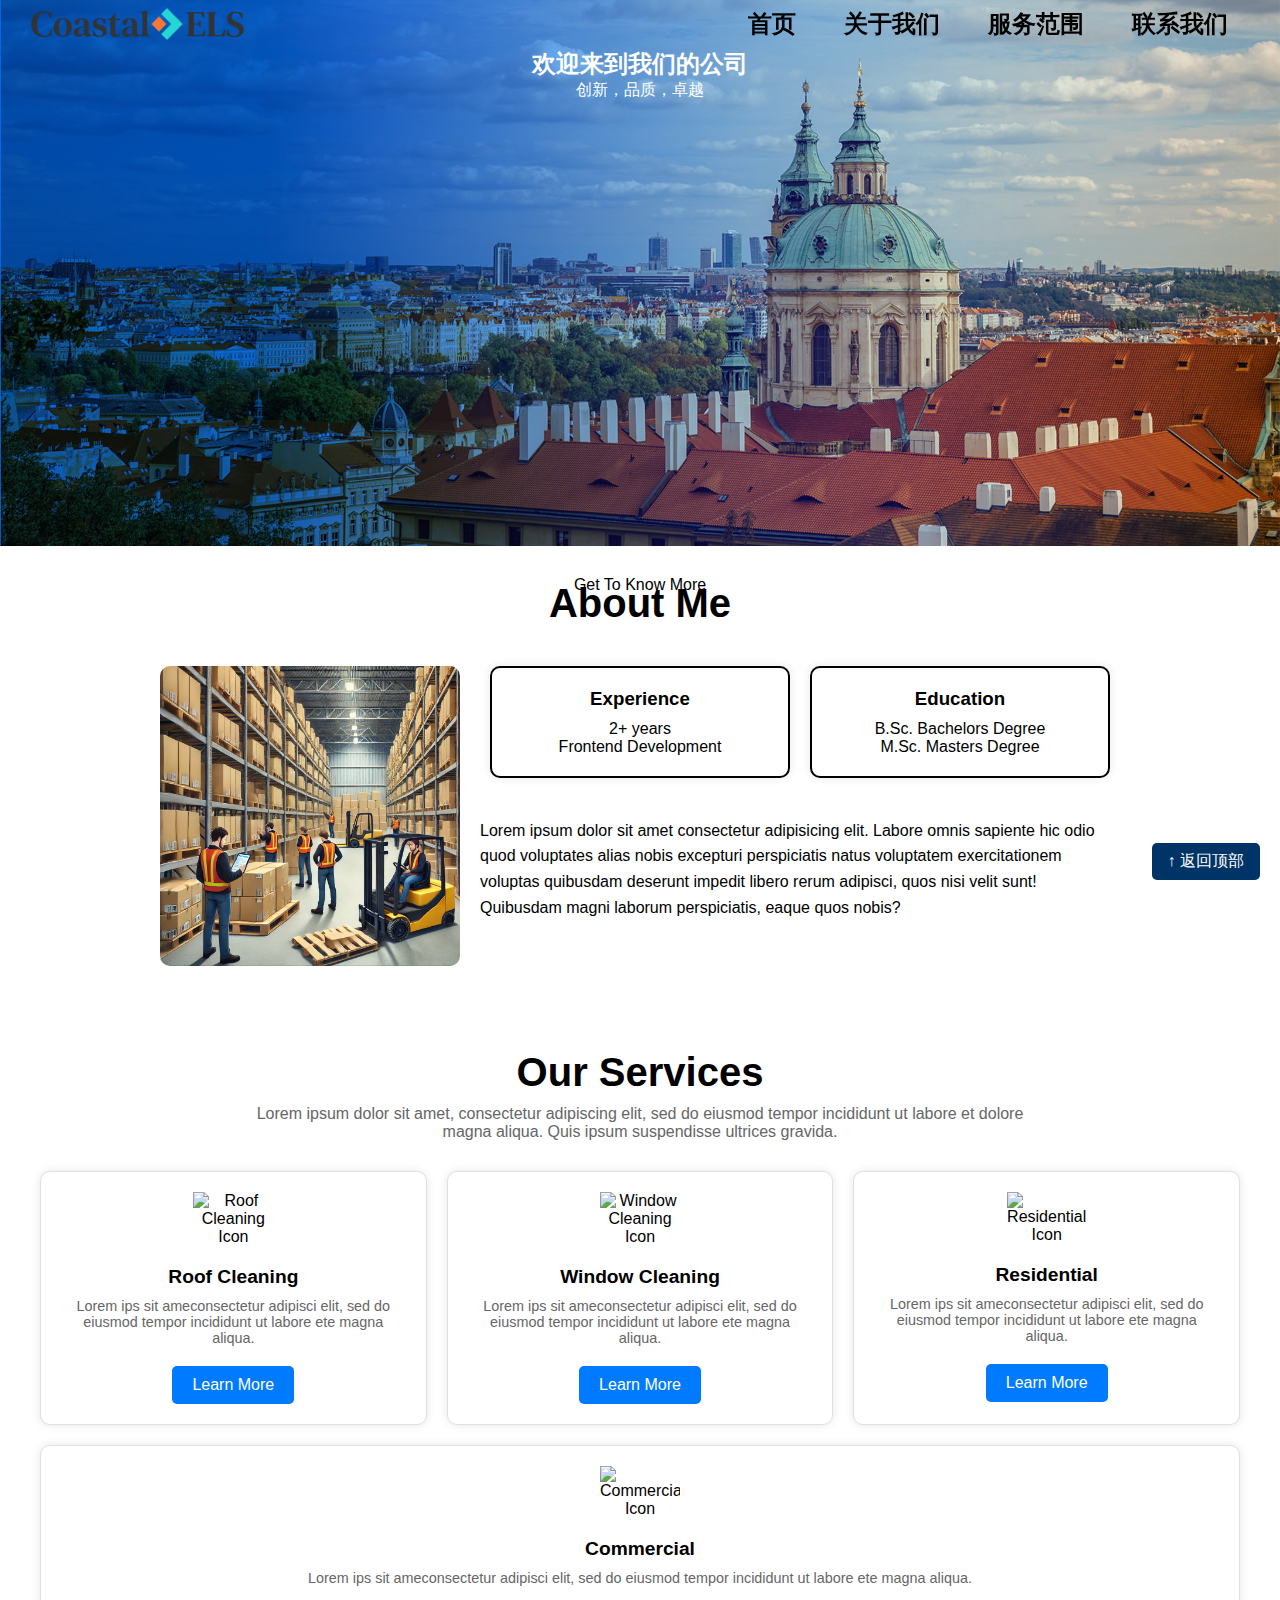
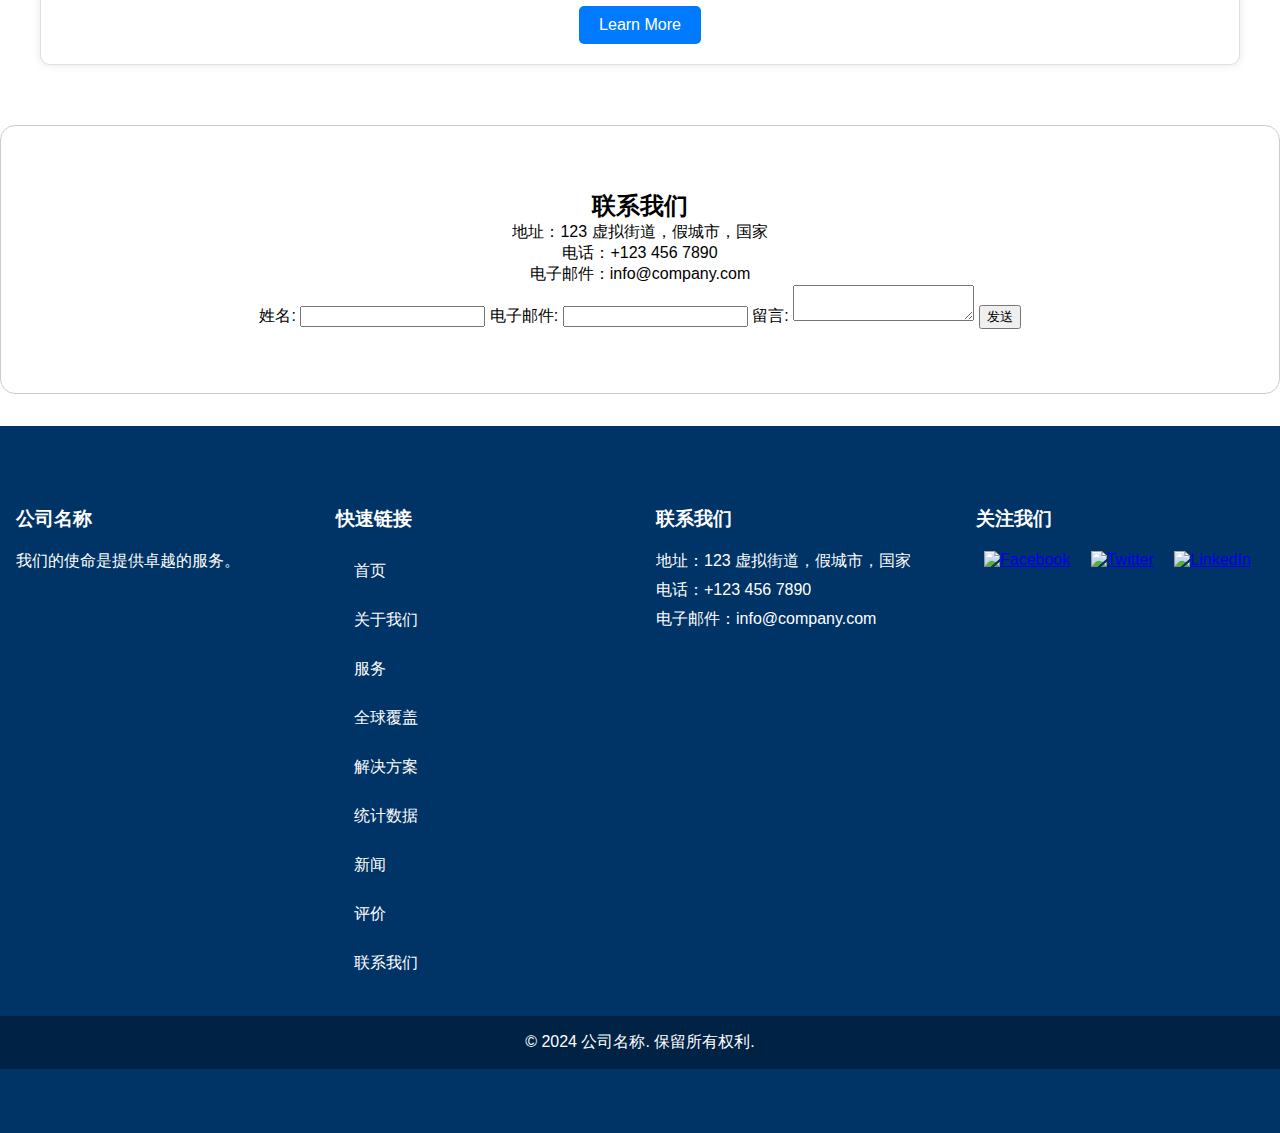
==== commit c324922c: "changes" ====
--- a/index.html
+++ b/index.html
@@ -14,11 +14,11 @@
 <body>
     <header id="main-header"></header>
     <main id="main-content">
+
         <section id="hero"></section>
-        <section id="about"></section>
+        <section id="about-section"></section>
         <section id="services"></section>
-        <section id="global"></section>
-        <section id="solutions"></section>
+        <!-- <section id="solutions"></section> -->
         <section id="contact"></section>
     </main>
     <footer id="main-footer"></footer>
--- a/css/base.css
+++ b/css/base.css
@@ -47,5 +47,5 @@
     border-radius: 15px;
     margin: 2em auto;
     border: 1px solid #ccc;
-    background-color: gray;
+    /* background-color: gray; */
 }--- a/css/header.css
+++ b/css/header.css
@@ -1,25 +1,33 @@
-.header-container {
+.header{
     display: flex;
+    height:3em;
+    /* width: 100%; */
+    padding: 0 2%;
+
+
+
     align-items: center;
     justify-content: space-between;
-    min-height:3em;
-    width: 100%;
-    padding: 0 2%;
-    position: relative; /* Added for relative positioning */
-    /* border:2px blue solid; */
-    /* background-color: red; */
+    
+
+    position: relative; 
+    /* border:solid 3px blue; */
+
+    /* background-color: gray; */
+
+
 }
 
 .header-logo {
     height: 40px;
-    /* border:3px green solid; */
 }
 
-.header-nav {
-    height: 3em;
+.desktop-menu {
+
+    /* border:2px solid red; */
 }
 
-.header-nav ul {
+.desktop-menu ul {
     list-style: none;
     padding: 0;
     display: flex;
@@ -28,25 +36,25 @@
     padding: 2px;
 }
 
-.header-nav ul li {
+.desktop-menu ul li {
     height: 100%;
     position: relative;
     white-space: nowrap; /* Prevent text from wrapping */
 }
 
-.header-nav ul li a {
-    color: #fff;
+.desktop-menu ul li a {
+    color: black;
+    font-size:1.5em;
     text-decoration: none;
     font-weight: bold;
     padding: 0 1em;
     display: flex;
     align-items: center;
     height: 100%;
-    transition: background-color 0.3s;
     position: relative;
 }
 
-.header-nav ul li a::after {
+.desktop-menu ul li a::after {
     content: '';
     position: absolute;
     left: 0;
@@ -59,32 +67,14 @@
     transition: transform 0.3s ease;
 }
 
-.header-nav ul li a:hover::after {
+.desktop-menu ul li a:hover::after {
     transform: scaleX(1);
 }
 
-.header-nav ul li a:hover {
-    background-color: #4a9ff4;
+.desktop-menu ul li a:hover {
+    background-color: darkgray;
 }
 
-.header-contact-btn {
-    margin-right: 2%;
-    background-color: #ffcc00;
-    color: #003366;
-    padding: 0.5em 1em;
-    text-decoration: none;
-    border-radius: 5px;
-    font-weight: bold;
-    transition: background-color 0.3s, border-color 0.3s;
-    border: 2px solid transparent;
-    white-space: nowrap; /* Prevent text from wrapping */
-}
-
-.header-contact-btn:hover {
-    background-color: #4a9ff4;
-    color: #fff;
-    border-color: #fff;
-}
 
 .menu-toggle {
     padding: 0;
@@ -145,10 +135,7 @@
 }
 
 @media (max-width: 768px) {
-    .header-nav {
-        display: none;
-    }
-    .header-contact-btn {
+    .desktop-menu {
         display: none;
     }
     .menu-toggle {
--- a/css/about.css
+++ b/css/about.css
@@ -1,75 +1,92 @@
-/* About Section */
-.about-section {
-    position: relative;
-    padding: 60px 0;
-    /* background: linear-gradient(135deg, #1a1a1d 0%, #4e4e50 100%); */
-    color: #fff;
+.about {
+    width:100%;
     text-align: center;
-    background-color: rgb(184, 172, 172);
+    max-width: 1000px;
+    margin: 20px auto;
+    padding: 10px;
+    background: #fff;
+
+    box-sizing: border-box;
+    font-family: Arial, sans-serif;
+    /* border:2px red solid; */
+    display: flex;
+    flex-direction: column;
 }
 
-.about-container {
-    max-width: 1200px;
-    margin: 0 auto;
-    padding: 0 20px;
+
+#sub-heading{
+    font-size:1em;
+    margin-bottom: -40px;
+    font-weight: normal; 
+
+    /* border:2px blue solid; */
 }
 
-.about-content h2 {
-    font-size: 2.5em;
-    margin-bottom: 20px;
-    color: #1e90ff; /* Blue color for the title */
+#main-heading{
+    font-size:2.5em;
+    margin-bottom: 10px;
+    /* border:2px blue solid; */
 }
 
-.about-content p {
-    font-size: 1.2em;
-    margin-bottom: 40px;
-    color: #000; /* Black color for the paragraph */
+
+.about-info-section {
+    display: flex;
+    flex-wrap: wrap;
+    justify-content: space-between;
+    align-items: flex-start;
+    margin-top: 20px;
+       /* border:2px blue solid; */
+
 }
 
-.about-cards {
-    display: flex;
-    flex-wrap: wrap;
-    justify-content: center;
-    gap: 20px;
+.about-image {
+    flex: 1;
+    max-width: 300px;
+    margin: 10px;
 }
 
-.about-card {
-    background: rgba(255, 255, 255, 0.1);
+.about-image img {
+    width: 100%;
+    height: auto;
     border-radius: 10px;
-    padding: 20px;
-    width: 300px;
-    text-align: center;
-    transition: transform 0.3s, background 0.3s;
-    position: relative;
-    overflow: hidden;
 }
 
-.card-header {
-    background-color: transparent; /* Remove yellow background */
-    padding: 10px;
-    font-size: 1.5em;
-    color: #1e90ff; /* Blue color for the card header */
+.about-right-section {
+    flex: 2;
+    display: flex;
+    flex-direction: column;
+    align-items: flex-start;
+    margin: 10px;
+    width: 100%;
+
 }
 
-.card-body {
-    padding: 20px;
-    font-size: 1em;
-    color: #000; /* Black color for the card body text */
+.card-section {
+    display: flex;
+    justify-content: space-between;
+    width: 100%;
+    margin-bottom: 20px;
+    /* border:2px red solid; */
 }
 
-.about-card:hover {
-    transform: translateY(-10px);
-    background: rgba(255, 255, 255, 0.2);
+.card {
+    background: #fff; /* White background */
+    border: 2px solid #000; /* Black border */
+    padding: 20px;
+    border-radius: 10px;
+    flex: 1;
+    margin: 0 10px;
+    box-shadow: 0 0 10px rgba(0, 0, 0, 0.1); /* Shadow effect */
 }
 
-/* Responsive Design */
-@media (max-width: 768px) {
-    .about-cards {
-        flex-direction: column;
-        align-items: center;
-    }
 
-    .about-card {
-        width: 80%;
-    }
+.card h3 {
+    margin-bottom: 10px;
 }
+
+.about-paragrah {
+    margin-top: 20px;
+    line-height: 1.6;
+    width: 100%;
+    text-align: left;
+}
--- a/css/services.css
+++ b/css/services.css
@@ -1,90 +1,82 @@
-.service {
-    display: flex;
-    flex-direction: row;
-    align-items: center;
-    background-color: white; /* White background */
-    border: 2px solid gary; /* Light border */
-    border-radius: 15px; /* Rounded corners */
-    box-shadow: 0 4px 8px rgba(0, 0, 0, 0.1); /* Subtle shadow for card effect */
-    overflow: hidden; /* Ensure rounded corners are applied to children */
-    width: 100%; /* Ensure the card takes full width of the container */
-    padding:20.1px;
+/* Base styles */
+body, h2, h3, p, a {
+    margin: 0;
+    padding: 0;
+    box-sizing: border-box;
+    font-family: Arial, sans-serif;
 }
 
-.service-image {
-    width: 50%;
-    height: auto;
-    max-height: 300px; /* Sets a maximum height */
-    object-fit: cover;
-    border-radius: 15px 0 0 15px; /* Rounded corners for the left side of the image */
+.services-section {
+    text-align: center;
+    max-width: 1200px;
+    margin: 40px auto;
+    padding: 20px;
 }
 
-.service-content {
-    padding: 20px;
-    max-width: 600px;
-    width: 50%; /* Ensure the content takes 50% width */
+.section-title {
+    font-size: 2.5em;
+    font-weight: bold;
+    margin-bottom: 10px;
 }
 
-.service-subtitle {
-    color: #007bff; /* Blue color for the subtitle */
+.section-subtitle {
     font-size: 1em;
-    font-weight: bold;
-    text-align: left;
-    margin: 0 0 10px 0;
+    color: #666;
+    margin-bottom: 30px;
+    max-width: 800px;
+    margin-left: auto;
+    margin-right: auto;
+}
+
+.services-container {
+    display: flex;
+    justify-content: space-between;
+    flex-wrap: wrap;
+    gap: 20px;
+}
+
+.service-card {
+    background: #fff;
+    border: 1px solid #e0e0e0;
+    border-radius: 10px;
+    box-shadow: 0 0 10px rgba(0, 0, 0, 0.1);
+    padding: 20px;
+    flex: 1 1 calc(25% - 20px);
+    text-align: center;
+    transition: transform 0.3s ease;
+}
+
+.service-card:hover {
+    transform: translateY(-10px);
+}
+
+.service-icon img {
+    max-width: 80px;
+    margin-bottom: 20px;
 }
 
 .service-title {
-    margin: 0 0 10px 0;
-    font-size: 2em; /* Increase the font size */
+    font-size: 1.2em;
     font-weight: bold;
-    text-align: left; /* Align text to the left */
+    margin-bottom: 10px;
 }
 
-.service-content p {
-    margin: 0 0 20px 0;
-    font-size: 1.2em; /* Increase the font size */
-    text-align: left; /* Align text to the left */
-    line-height: 1.5;
+.service-description {
+    font-size: 0.9em;
+    color: #666;
+    margin-bottom: 20px;
 }
 
-.learn-more-btn {
+.service-button {
     display: inline-block;
     padding: 10px 20px;
-    background-color: #007bff; /* Button color */
-    color: white;
+    background-color: #007bff;
+    color: #fff;
     text-decoration: none;
     border-radius: 5px;
-    font-size: 1em;
-    text-align: center;
+    transition: background-color 0.3s ease;
 }
 
-.learn-more-btn:hover {
-    background-color: #0056b3; /* Darker shade on hover */
+.service-button:hover {
+    background-color: #0056b3;
 }
-
-/* Responsive design */
-@media (max-width: 768px) {
-    .service {
-        flex-direction: column;
-    }
-
-    .service-image {
-        width: 100%;
-        height: auto;
-        border-radius: 15px 15px 0 0; /* Rounded corners for the top of the image */
-    }
-
-    .service-content {
-        width: 100%;
-        padding: 20px;
-    }
-
-    .service-content h3, .service-content h2, .service-content p {
-        text-align: center; /* Center-align text on smaller screens */
-    }
-
-    .learn-more-btn {
-        display: block;
-        margin: 0 auto;
-    }
-}
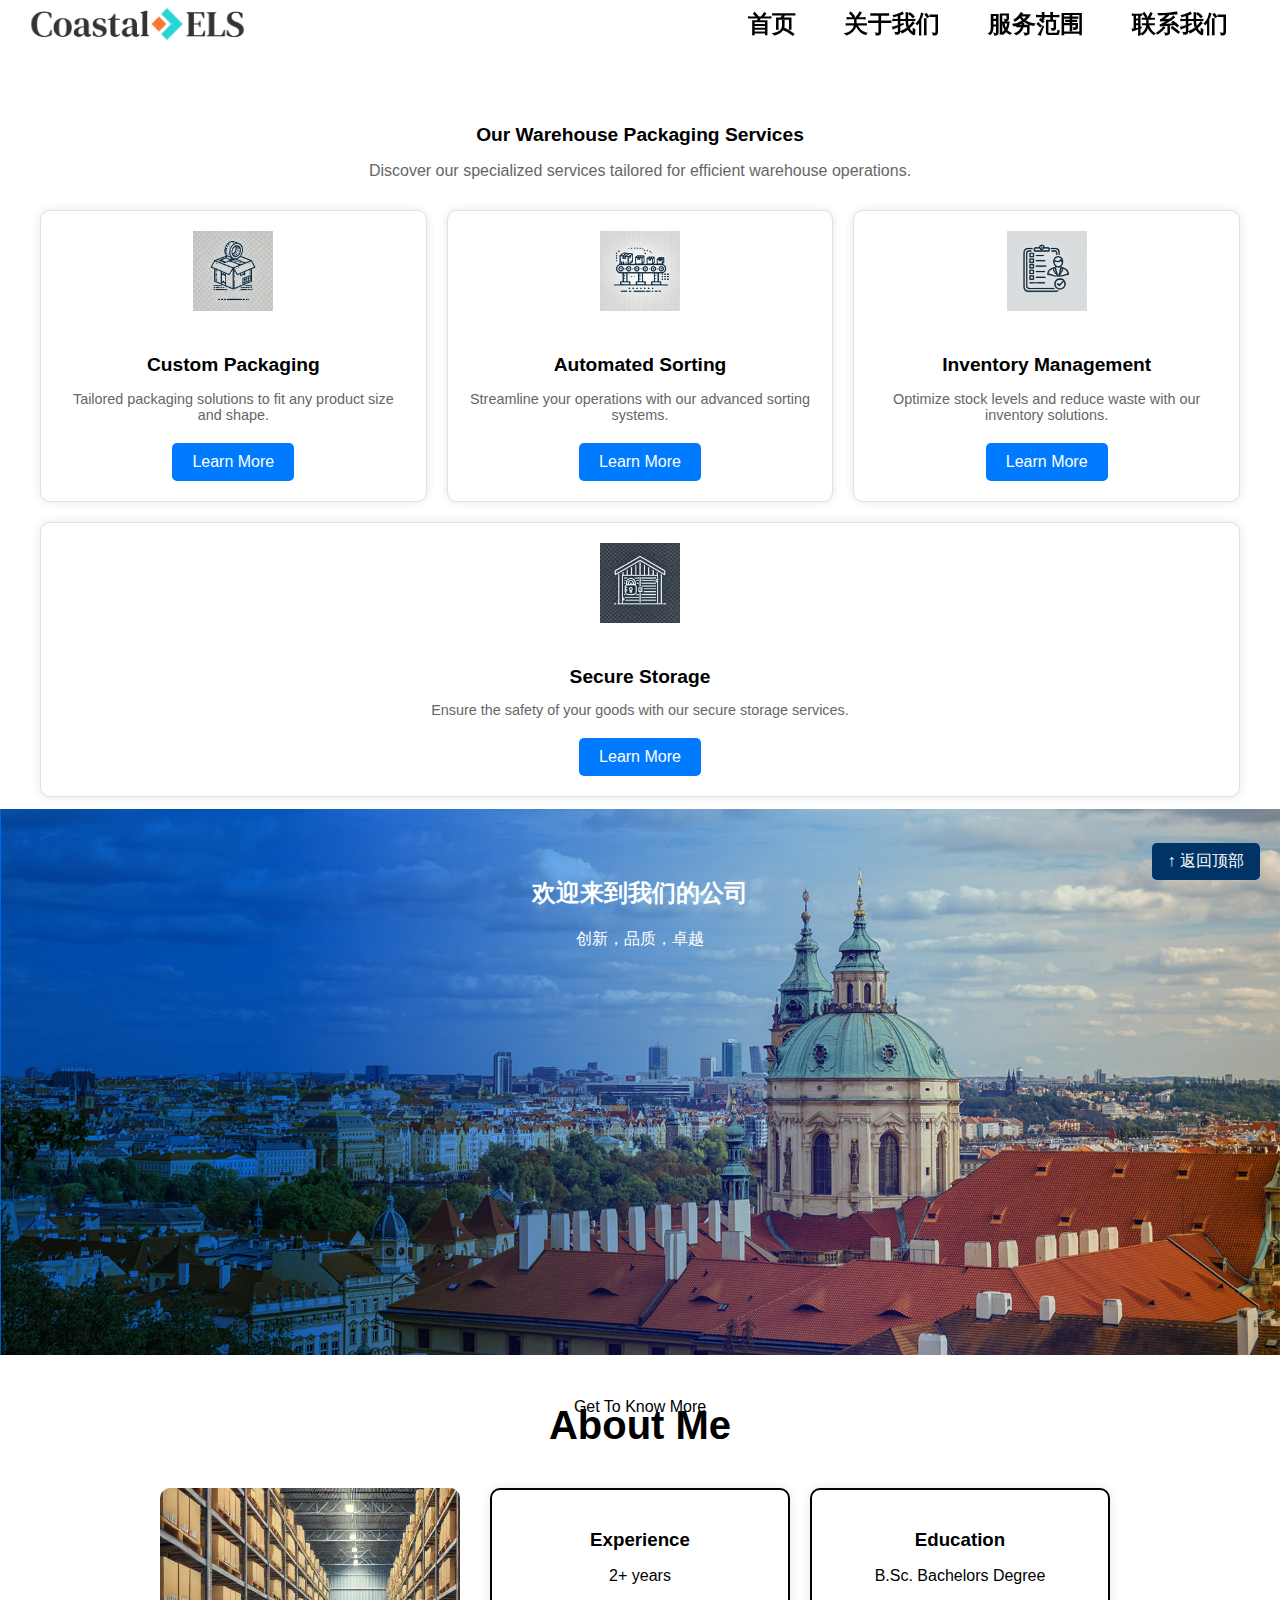
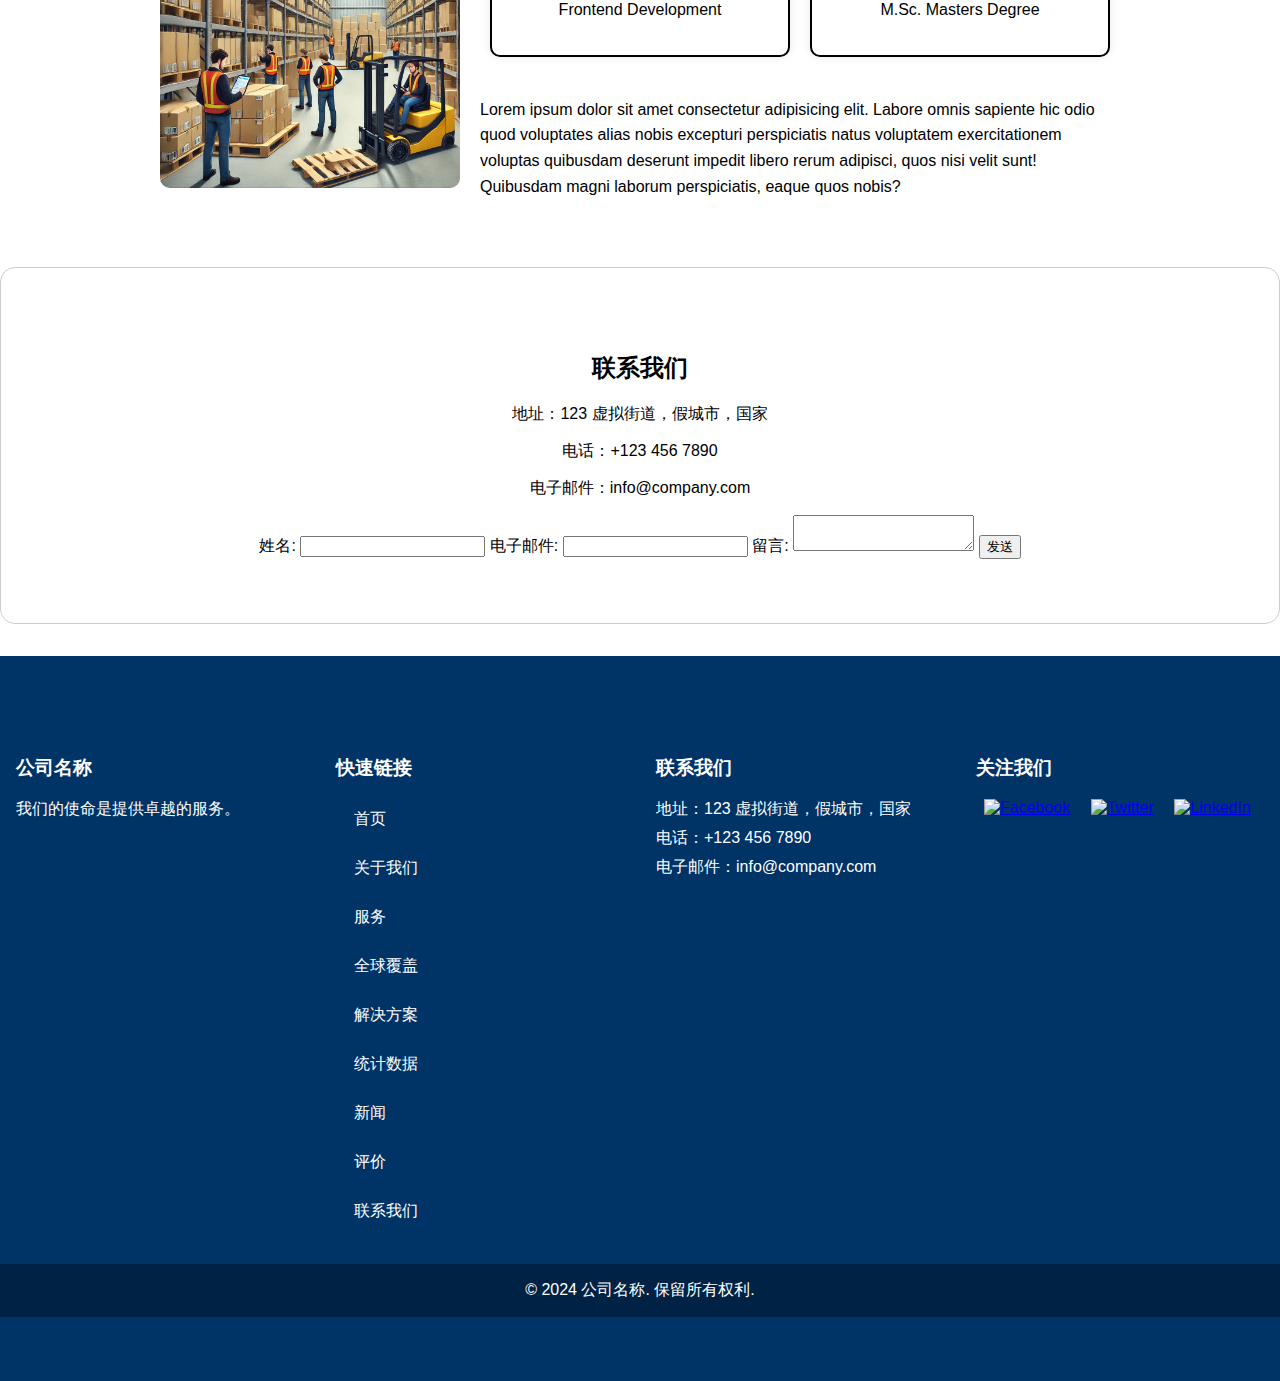
==== commit f16fc449: "update services section" ====
--- a/index.html
+++ b/index.html
@@ -14,10 +14,11 @@
 <body>
     <header id="main-header"></header>
     <main id="main-content">
+        <section id="services"></section>
 
         <section id="hero"></section>
         <section id="about-section"></section>
-        <section id="services"></section>
+
         <!-- <section id="solutions"></section> -->
         <section id="contact"></section>
     </main>
--- a/css/services.css
+++ b/css/services.css
@@ -1,25 +1,17 @@
-/* Base styles */
-body, h2, h3, p, a {
-    margin: 0;
-    padding: 0;
-    box-sizing: border-box;
-    font-family: Arial, sans-serif;
-}
-
-.services-section {
+.services {
     text-align: center;
     max-width: 1200px;
     margin: 40px auto;
     padding: 20px;
 }
 
-.section-title {
+.service-title {
     font-size: 2.5em;
     font-weight: bold;
     margin-bottom: 10px;
 }
 
-.section-subtitle {
+.service-subtitle {
     font-size: 1em;
     color: #666;
     margin-bottom: 30px;
@@ -41,7 +33,7 @@
     border-radius: 10px;
     box-shadow: 0 0 10px rgba(0, 0, 0, 0.1);
     padding: 20px;
-    flex: 1 1 calc(25% - 20px);
+    flex: 1 1 calc(25% - 20px); /* Adjusted to fit 4 cards in a row */
     text-align: center;
     transition: transform 0.3s ease;
 }
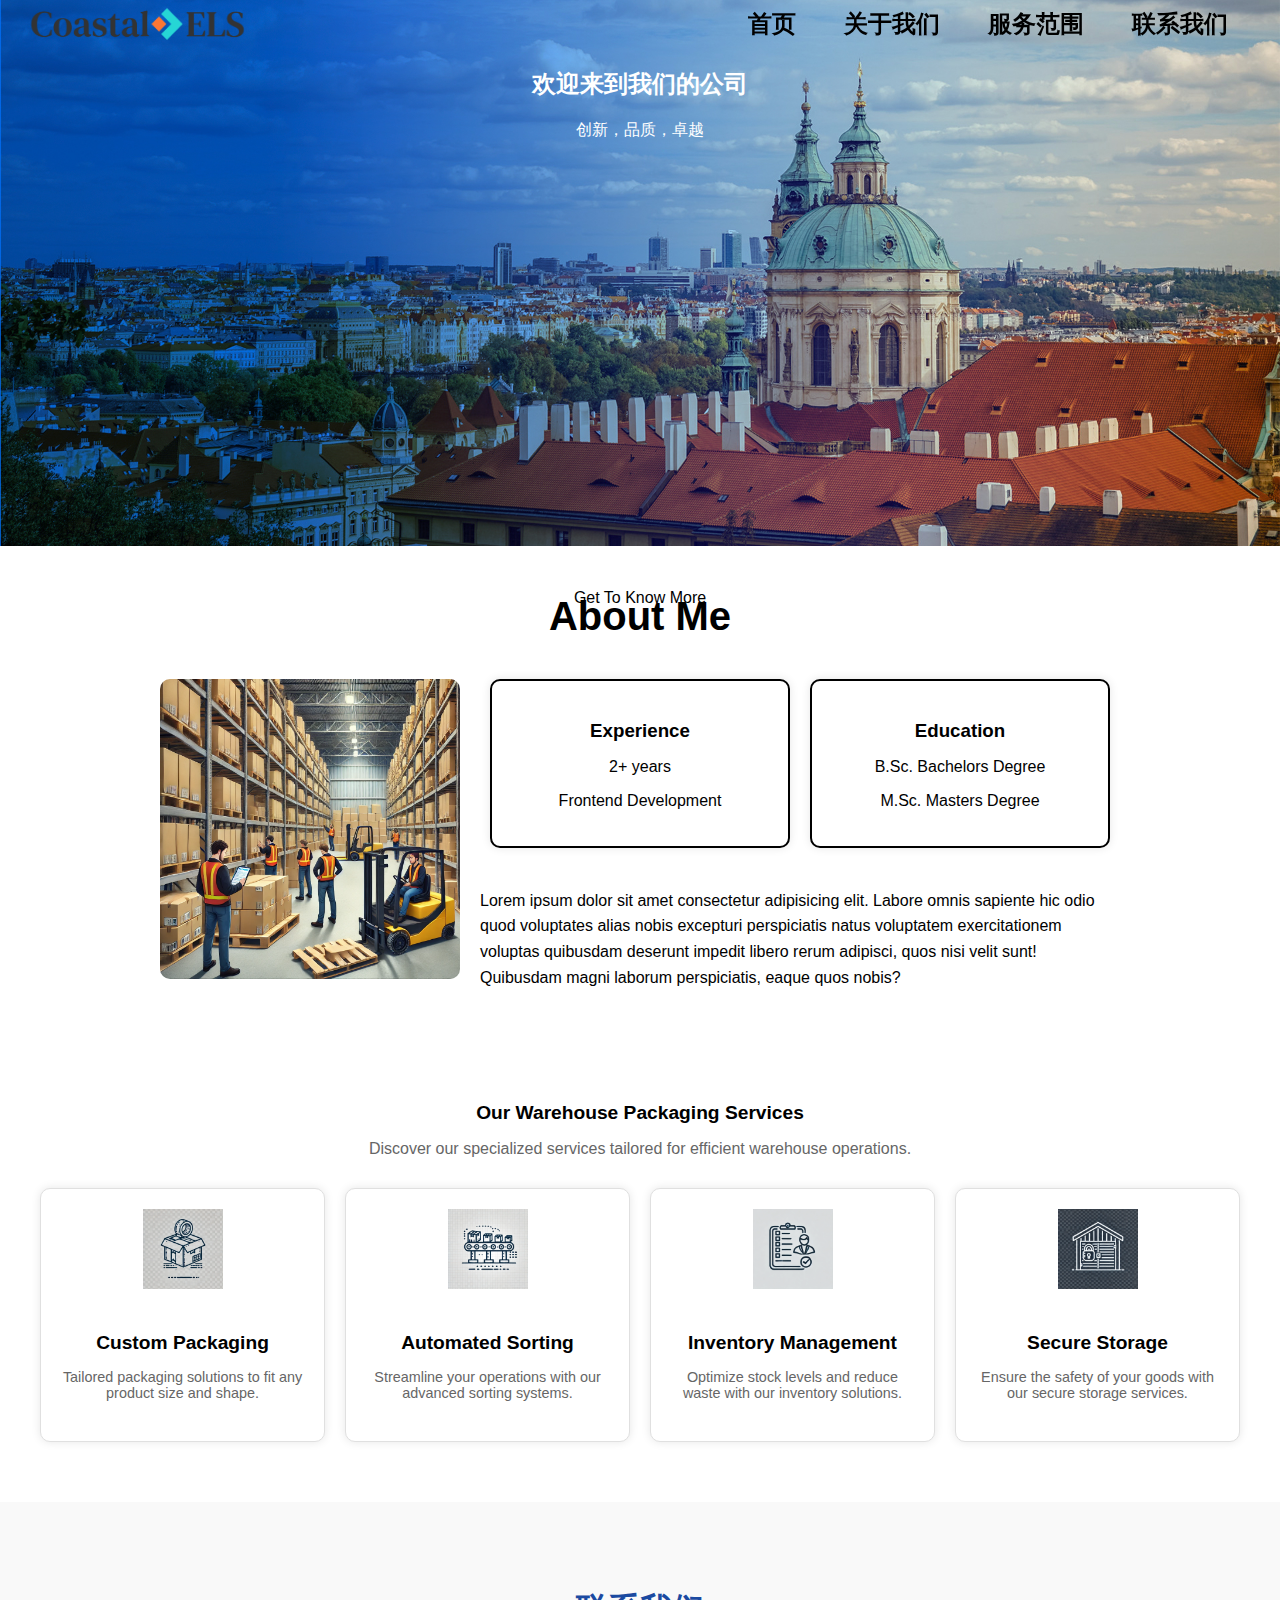
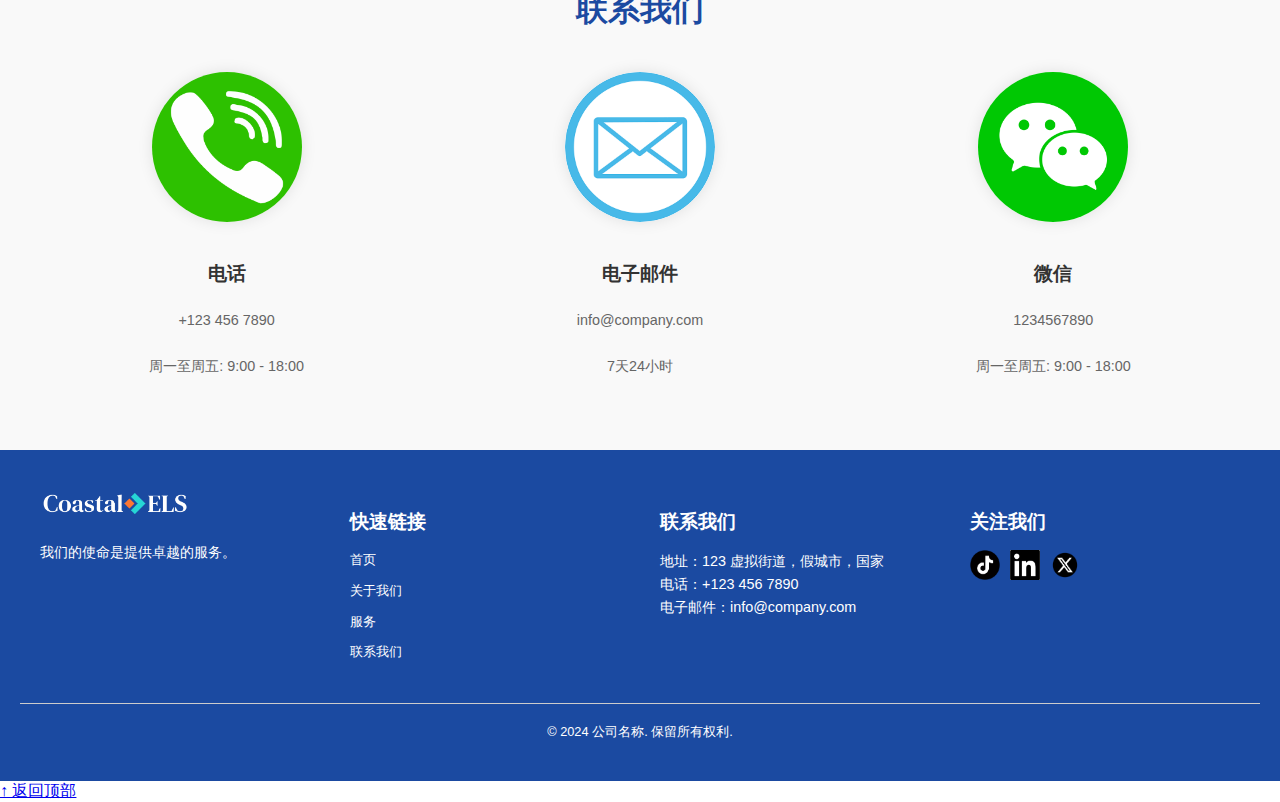
==== commit 97025cd2: "section changes" ====
--- a/index.html
+++ b/index.html
@@ -9,20 +9,24 @@
     <link rel="stylesheet" href="css/hero.css">
     <link rel="stylesheet" href="css/about.css">
     <link rel="stylesheet" href="css/services.css">
+    <link rel="stylesheet" href="css/contact.css">
     <link rel="stylesheet" href="css/footer.css">
 </head>
 <body>
     <header id="main-header"></header>
+
     <main id="main-content">
+        <section id="hero"></section>
+        <section id="about-section"></section>
         <section id="services"></section>
 
-        <section id="hero"></section>
-        <section id="about-section"></section>
+        <section id="contact"></section>
 
         <!-- <section id="solutions"></section> -->
-        <section id="contact"></section>
+
     </main>
     <footer id="main-footer"></footer>
+
 
     <a href="#top" id="back-to-top">↑ 返回顶部</a>
 
--- a/css/services.css
+++ b/css/services.css
@@ -33,14 +33,11 @@
     border-radius: 10px;
     box-shadow: 0 0 10px rgba(0, 0, 0, 0.1);
     padding: 20px;
-    flex: 1 1 calc(25% - 20px); /* Adjusted to fit 4 cards in a row */
+    flex: 1 1 calc(20% - 20px); /* Adjusted to fit 4 cards in a row */
     text-align: center;
     transition: transform 0.3s ease;
 }
 
-.service-card:hover {
-    transform: translateY(-10px);
-}
 
 .service-icon img {
     max-width: 80px;
@@ -59,16 +56,16 @@
     margin-bottom: 20px;
 }
 
-.service-button {
-    display: inline-block;
-    padding: 10px 20px;
-    background-color: #007bff;
-    color: #fff;
-    text-decoration: none;
-    border-radius: 5px;
-    transition: background-color 0.3s ease;
+
+.service-card:hover {
+    background-color: #044c99; /* Blue background */
+    color: #fff; /* White text color */
+    border-color: #007bff; /* Optional: Change border color to match the background */
 }
 
-.service-button:hover {
-    background-color: #0056b3;
+/* Ensure the text within the service card changes color on hover */
+.service-card:hover .service-title,
+.service-card:hover .service-description,
+.service-card:hover .service-button {
+    color: #fff; /* White text color */
 }
--- a/css/contact.css
+++ b/css/contact.css
@@ -0,0 +1,79 @@
+/* Contact Section Styles */
+.contact-section {
+    text-align: center;
+    padding: 60px 20px;
+    background-color: #f9f9f9;
+}
+
+.section-title {
+    font-size: 2em;
+    color: #1b4aa1;
+    margin-bottom: 40px;
+}
+
+.contact-container {
+    display: flex;
+    justify-content: space-around;
+    align-items: center;
+    flex-wrap: wrap;
+    gap: 40px;
+    max-width: 1200px;
+    margin: 0 auto;
+}
+
+.contact-method {
+    display: flex;
+    flex-direction: column;
+    align-items: center;
+    width: 200px;
+    text-align: center;
+}
+
+.contact-icon {
+    background-color: #fff;
+    border-radius: 50%;
+    width: 150px;
+    height: 150px;
+    display: flex;
+    justify-content: center;
+    align-items: center;
+    box-shadow: 0 0 15px rgba(0, 0, 0, 0.1);
+    margin-bottom: 20px;
+}
+
+.contact-icon img {
+    border-radius: 50%;
+    width: 100%;
+    height: 100%;
+    object-fit: cover;
+}
+
+.contact-method h3 {
+    font-size: 1.2em;
+    color: #333;
+    margin-bottom: 10px;
+}
+
+.contact-method p {
+    font-size: 0.9em;
+    color: #666;
+}
+
+@media (max-width: 768px) {
+    .contact-container {
+        flex-direction: column;
+    }
+    .contact-method {
+        width: 150px;
+    }
+    .contact-icon {
+        width: 120px;
+        height: 120px;
+    }
+    .contact-method h3 {
+        font-size: 1em;
+    }
+    .contact-method p {
+        font-size: 0.8em;
+    }
+}
--- a/css/footer.css
+++ b/css/footer.css
@@ -1,22 +1,42 @@
-footer {
-    background: #003366;
-    color: #fff;
-    padding: 2em 0;
+/* Footer styles */
+.footer {
+    background-color: #1b4aa1; /* Dark blue background */
+    color: #fff; /* Change all text color to white */
+    padding: 40px 20px;
+    font-family: 'Arial', sans-serif;
 }
 
 .footer-container {
     display: flex;
-    justify-content: space-around;
-    flex-wrap: wrap;
+    justify-content: space-between;
+    max-width: 1200px;
+    margin: 0 auto;
+    gap: 40px;
 }
 
 .footer-section {
     flex: 1;
-    margin: 1em;
+    min-width: 200px;
+}
+
+.footer-logo {
+    width: 150px;
+    margin-bottom: 20px;
 }
 
 .footer-section h3 {
-    margin-bottom: 1em;
+    font-size: 1.2em;
+    margin-bottom: 15px;
+    color: #fff; /* Title color to white */
+}
+
+.footer-section p,
+.footer-section ul,
+.footer-section li {
+    font-size: 0.9em;
+    line-height: 1.6;
+    margin: 0;
+    color: #fff; /* Change paragraph and list text to white */
 }
 
 .footer-section ul {
@@ -25,108 +45,44 @@
 }
 
 .footer-section ul li {
-    margin-bottom: 0.5em;
+    margin-bottom: 10px;
 }
 
 .footer-section ul li a {
-    color: #fff;
+    color: #fff; /* Change link color to white */
     text-decoration: none;
-    transition: background-color 0.3s, border-color 0.3s;
-    padding: 0.5em 1em;
-    display: inline-block;
-    border: 2px solid transparent;
+    transition: color 0.3s;
 }
 
 .footer-section ul li a:hover {
-    background-color: #4a9ff4;
-    border-color: #fff;
+    color: #ccc; /* Lighten on hover */
 }
 
-.footer-section p {
-    margin: 0.5em 0;
+.footer-section .social-icons {
+    display: flex;
+    gap: 10px;
+    margin-bottom: 20px;
 }
 
-.social-icons a {
-    margin: 0 0.5em;
-    display: inline-block;
+.footer-section .social-icons a img {
+    width: 30px;
+    height: 30px;
+    transition: transform 0.3s;
+}
+
+.footer-section .social-icons a:hover img {
+    transform: scale(1.1);
 }
 
 .footer-bottom {
     text-align: center;
-    padding: 1em 0;
-    background: #002244;
-    color: #fff;
+    margin-top: 30px;
+    border-top: 1px solid #ccc; /* Lighten border */
+    padding-top: 20px;
+    font-size: 0.8em;
+    color: #fff; /* Change footer bottom text to white */
 }
 
 .footer-bottom p {
     margin: 0;
 }
-
-#back-to-top {
-    position: fixed;
-    bottom: 20px;
-    right: 20px;
-    background: #003366;
-    color: #fff;
-    padding: 0.5em 1em;
-    text-decoration: none;
-    border-radius: 5px;
-}
-
-/* Responsive Design */
-@media (max-width: 768px) {
-    .container {
-        width: 95%;
-        padding: 0;
-    }
-
-    header .container nav,
-    header .container .contact-btn {
-        display: none; /* Hide nav and contact button on small screens */
-    }
-
-    nav ul {
-        flex-direction: column;
-        align-items: flex-start;
-        height: auto;
-    }
-
-    nav ul li {
-        margin: 0.5em 0;
-        height: auto;
-    }
-
-    .footer-container {
-        flex-direction: column;
-        align-items: center;
-    }
-
-    .footer-section {
-        margin: 1em 0;
-    }
-
-    .hero-section {
-        padding: 2em 0;
-    }
-
-    .section {
-        padding: 2em 1em;
-    }
-}
-
-@media (max-width: 480px) {
-    header {
-        flex-direction: column;
-        align-items: flex-start;
-        padding: 1em;
-    }
-
-    .hero-section {
-        padding: 2em 0;
-        height: auto;
-    }
-
-    .section {
-        padding: 2em 1em;
-    }
-}
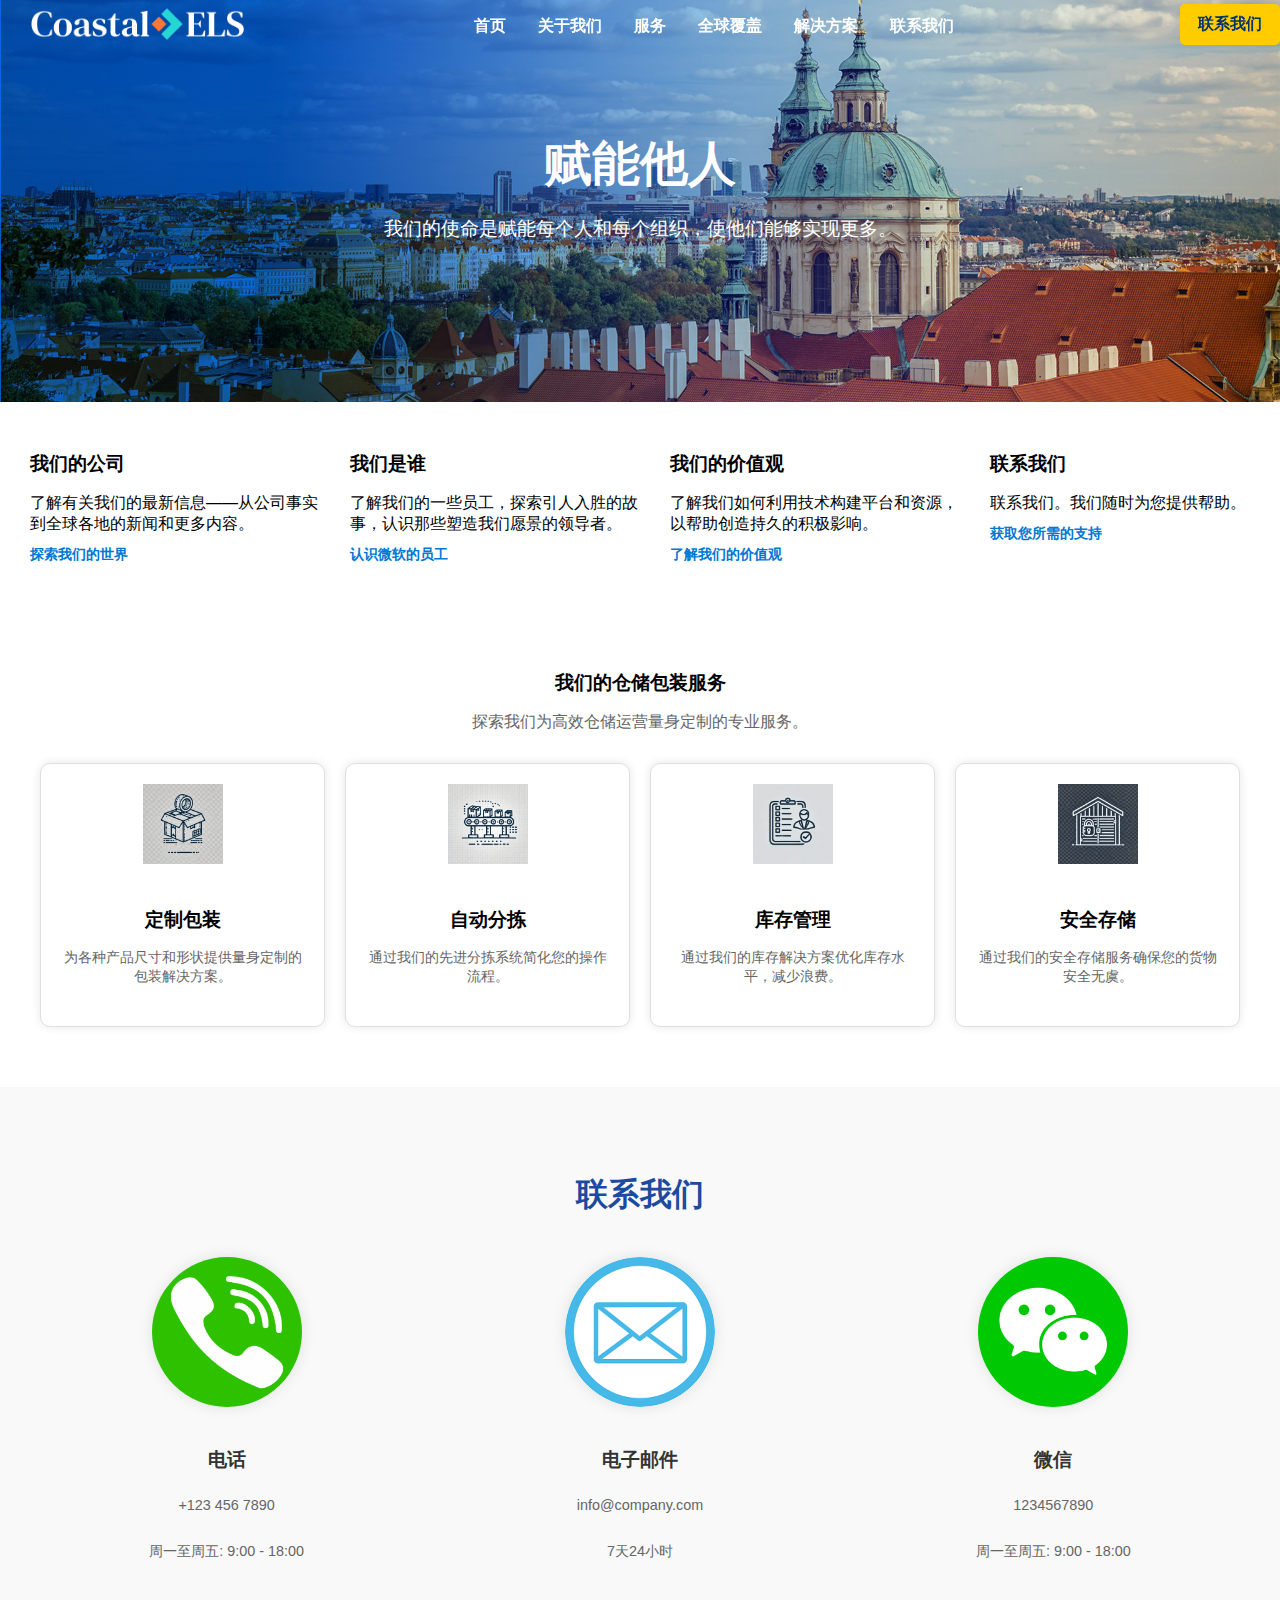
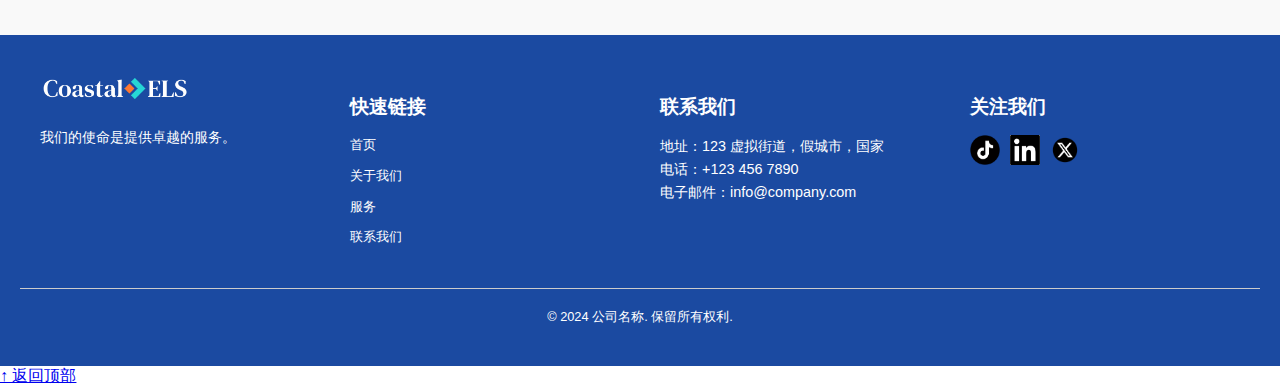
==== commit 55a9700c: "new hero section" ====
--- a/index.html
+++ b/index.html
@@ -17,7 +17,7 @@
 
     <main id="main-content">
         <section id="hero"></section>
-        <section id="about-section"></section>
+        <!-- <section id="about-section"></section> -->
         <section id="services"></section>
 
         <section id="contact"></section>
--- a/css/header.css
+++ b/css/header.css
@@ -1,33 +1,25 @@
-.header{
+.header-container {
     display: flex;
-    height:3em;
-    /* width: 100%; */
-    padding: 0 2%;
-
-
-
     align-items: center;
     justify-content: space-between;
-    
-
-    position: relative; 
-    /* border:solid 3px blue; */
-
-    /* background-color: gray; */
-
-
+    min-height:3em;
+    width: 100%;
+    padding: 0 2%;
+    position: relative; /* Added for relative positioning */
+    /* border:2px blue solid; */
+    /* background-color: red; */
 }
 
 .header-logo {
     height: 40px;
+    /* border:3px green solid; */
 }
 
-.desktop-menu {
-
-    /* border:2px solid red; */
+.header-nav {
+    height: 3em;
 }
 
-.desktop-menu ul {
+.header-nav ul {
     list-style: none;
     padding: 0;
     display: flex;
@@ -36,25 +28,25 @@
     padding: 2px;
 }
 
-.desktop-menu ul li {
+.header-nav ul li {
     height: 100%;
     position: relative;
     white-space: nowrap; /* Prevent text from wrapping */
 }
 
-.desktop-menu ul li a {
-    color: black;
-    font-size:1.5em;
+.header-nav ul li a {
+    color: #fff;
     text-decoration: none;
     font-weight: bold;
     padding: 0 1em;
     display: flex;
     align-items: center;
     height: 100%;
+    transition: background-color 0.3s;
     position: relative;
 }
 
-.desktop-menu ul li a::after {
+.header-nav ul li a::after {
     content: '';
     position: absolute;
     left: 0;
@@ -67,14 +59,32 @@
     transition: transform 0.3s ease;
 }
 
-.desktop-menu ul li a:hover::after {
+.header-nav ul li a:hover::after {
     transform: scaleX(1);
 }
 
-.desktop-menu ul li a:hover {
-    background-color: darkgray;
+.header-nav ul li a:hover {
+    background-color: #4a9ff4;
 }
 
+.header-contact-btn {
+    margin-right: 2%;
+    background-color: #ffcc00;
+    color: #003366;
+    padding: 0.5em 1em;
+    text-decoration: none;
+    border-radius: 5px;
+    font-weight: bold;
+    transition: background-color 0.3s, border-color 0.3s;
+    border: 2px solid transparent;
+    white-space: nowrap; /* Prevent text from wrapping */
+}
+
+.header-contact-btn:hover {
+    background-color: #4a9ff4;
+    color: #fff;
+    border-color: #fff;
+}
 
 .menu-toggle {
     padding: 0;
@@ -135,7 +145,10 @@
 }
 
 @media (max-width: 768px) {
-    .desktop-menu {
+    .header-nav {
+        display: none;
+    }
+    .header-contact-btn {
         display: none;
     }
     .menu-toggle {
@@ -155,4 +168,4 @@
         left: 50%; /* Center horizontally */
         transform: translateX(-50%); /* Center horizontally */
     }
-}
+}--- a/css/hero.css
+++ b/css/hero.css
@@ -1,11 +1,80 @@
 .hero-section {
-    background: url('/hero_pic.PNG') no-repeat center center/cover;
+    z-index: 0;
+    margin-top: -3em;
+    position: relative;
+    background-image: url('/hero_pic.PNG');
+    background-size: cover;
+    background-position: center;
     color: #fff;
     text-align: center;
-    padding: 3em 0;
+    padding: 100px 20px;
+    display: flex;
+    flex-direction: column;
+    align-items: center;
+    justify-content: center;
+    /* border:solid 2px red; */
+}
+
+.hero-content {
+    max-width: 800px;
+    margin-bottom: 40px;
+}
+
+.hero-content h1 {
+    font-size: 3em;
+    margin-bottom: 20px;
+    font-weight: bold;
+}
+
+.hero-content p {
+    font-size: 1.2em;
+    margin-bottom: 20px;
+}
+
+.hero-links {
+    display: flex;
+    justify-content: space-around;
+    flex-wrap: wrap;
     width: 100%;
-    height: 50vh;
-    position: relative;
-    z-index: 0;
-    margin-top: -3em;
+    background-color: #fff;
+    color: #000;
+    padding: 20px;
+    border-radius: 8px;
+    /* box-shadow: 0 4px 8px rgba(0, 0, 0, 0.1); */
+    /* border:solid 2px red; */
 }
+
+.link-item {
+    flex: 1 1 45%; /* Default to 45% width for two cards per row */
+    margin: 10px;
+    text-align: left;
+}
+
+.link-item h3 {
+    font-size: 1.2em;
+    margin-bottom: 10px;
+}
+
+.link-item p {
+    font-size: 1em;
+    margin-bottom: 10px;
+}
+
+.link-item a {
+    font-size: 0.9em;
+    color: #0078d4;
+    text-decoration: none;
+    font-weight: bold;
+}
+
+.link-item a:hover {
+    text-decoration: underline;
+}
+
+/* Responsive Design: Adjustments for larger screens */
+@media (min-width: 1024px) {
+    .link-item {
+        flex: 1 1 22%; /* Four cards per line on large screens */
+        margin: 10px;
+    }
+}
--- a/css/about.css
+++ b/css/about.css
@@ -1,52 +1,53 @@
 .about {
-    width:100%;
+    width: 100%;
     text-align: center;
-    max-width: 1000px;
+
     margin: 20px auto;
     padding: 10px;
     background: #fff;
-
     box-sizing: border-box;
     font-family: Arial, sans-serif;
-    /* border:2px red solid; */
     display: flex;
     flex-direction: column;
+    /* border:2px solid red; */
+
+}
+
+#sub-heading {
+    font-size: 1em;
+    margin-bottom: -40px;
+    font-weight: normal;
+    /* border:2px solid red; */
+}
+
+#main-heading {
+    font-size: 2.5em;
+    margin-bottom: 10px;
+    /* border:2px solid red; */
+}
+
+.about-info-section {
+    display: flex;
+    justify-content: space-between;
+    align-items: flex-start;
+    margin-top: 20px;
+    flex-wrap: nowrap; /* Prevent wrapping */
+    /* border:2px solid red; */
 }
 
 
-#sub-heading{
-    font-size:1em;
-    margin-bottom: -40px;
-    font-weight: normal; 
+.about-image {
+    max-width:30%;
+    margin-left:10%;
+    border:2px solid red;
 
-    /* border:2px blue solid; */
-}
-
-#main-heading{
-    font-size:2.5em;
-    margin-bottom: 10px;
-    /* border:2px blue solid; */
 }
 
 
-.about-info-section {
-    display: flex;
-    flex-wrap: wrap;
-    justify-content: space-between;
-    align-items: flex-start;
-    margin-top: 20px;
-       /* border:2px blue solid; */
-
-}
-
-.about-image {
-    flex: 1;
-    max-width: 300px;
-    margin: 10px;
-}
 
 .about-image img {
     width: 100%;
+
     height: auto;
     border-radius: 10px;
 }
@@ -55,38 +56,67 @@
     flex: 2;
     display: flex;
     flex-direction: column;
-    align-items: flex-start;
+    align-items: center;
     margin: 10px;
     width: 100%;
-
+    /* border:2px solid blue; */
 }
 
 .card-section {
     display: flex;
-    justify-content: space-between;
+    justify-content: center;
     width: 100%;
     margin-bottom: 20px;
-    /* border:2px red solid; */
+    flex-wrap: nowrap; /* Prevent wrapping */
+    /* border:2px solid red; */
 }
 
 .card {
-    background: #fff; /* White background */
-    border: 2px solid #000; /* Black border */
+    background: #fff;
+    border: 2px solid #000;
     padding: 20px;
     border-radius: 10px;
-    flex: 1;
-    margin: 0 10px;
-    box-shadow: 0 0 10px rgba(0, 0, 0, 0.1); /* Shadow effect */
-}
-
-
-.card h3 {
-    margin-bottom: 10px;
+    flex: 0 0 30%; /* Set the width of each card to 30% */
+    margin: 0 1.5%; /* Add margin to create space between the cards */
+    box-shadow: 0 0 10px rgba(0, 0, 0, 0.1);
 }
 
 .about-paragrah {
     margin-top: 20px;
     line-height: 1.6;
-    width: 100%;
+    padding: 20px;
+    width: 60%;
     text-align: left;
+        /* border:2px solid red; */
 }
+
+/* Responsive Design to Hide Image on Small Screens */
+@media (max-width: 768px) {
+    .about-image {
+        display: none; /* Hide the image on small screens */
+    }
+
+    .about-info-section {
+        justify-content: center; /* Center the remaining content */
+    }
+
+    .card-section {
+        justify-content: space-between;
+        flex-wrap: wrap; /* Allow cards to wrap if necessary */
+        width: 100%;
+    }
+
+    .card {
+        flex: 1 1 38%; /* Allow cards to take 48% width for two per line */
+        margin: 10px 1%; /* Add a small gap between the cards */
+    }
+
+    #main-heading {
+        font-size: 2.5em; /* Keep the same heading size */
+    }
+
+    #sub-heading {
+        font-size: 1em;
+        margin-bottom: -40px;
+    }
+}
--- a/css/services.css
+++ b/css/services.css
@@ -56,7 +56,6 @@
     margin-bottom: 20px;
 }
 
-
 .service-card:hover {
     background-color: #044c99; /* Blue background */
     color: #fff; /* White text color */
@@ -69,3 +68,12 @@
 .service-card:hover .service-button {
     color: #fff; /* White text color */
 }
+
+/* Responsive Design: Two cards per line on small screens */
+@media (max-width: 767px) {
+    .service-card {
+        flex: 1 1 calc(40% - 20px); /* Two cards per line on small screens */
+        /* background-color: red; */
+    }
+}
+
